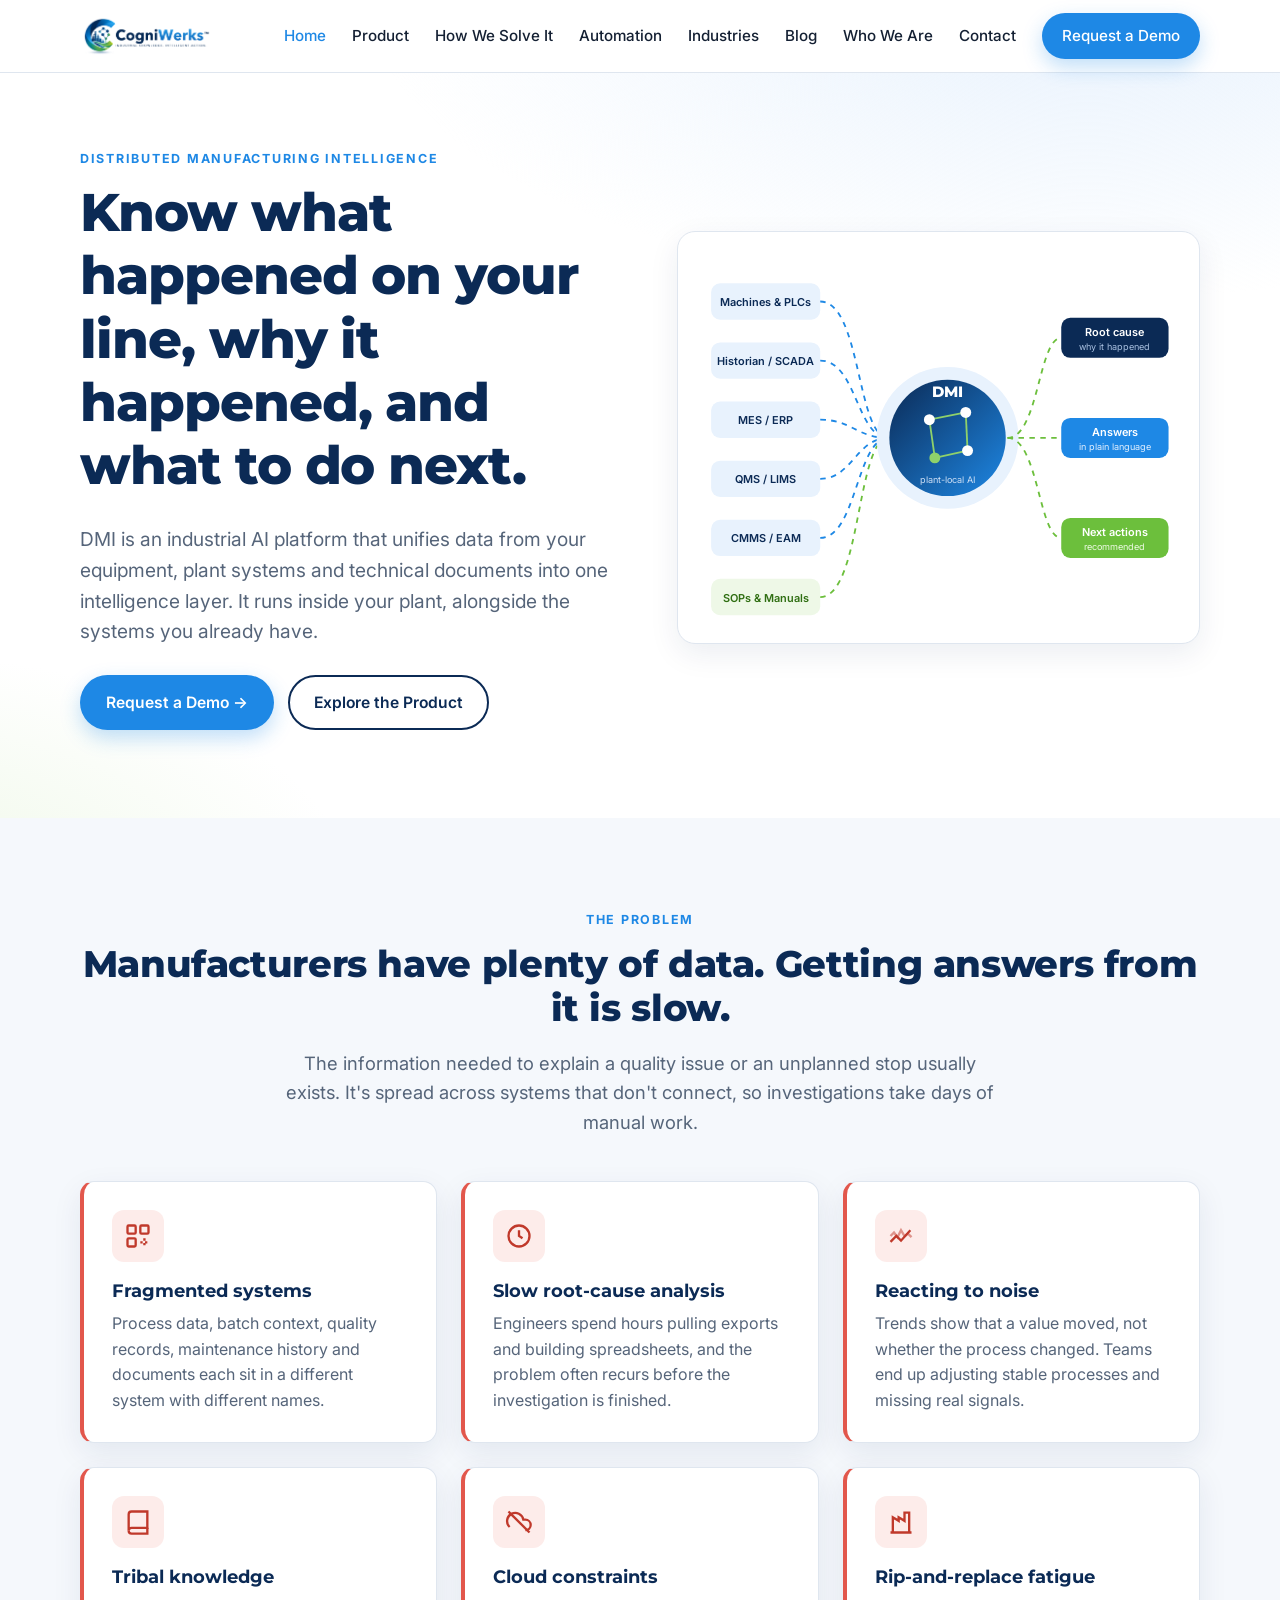
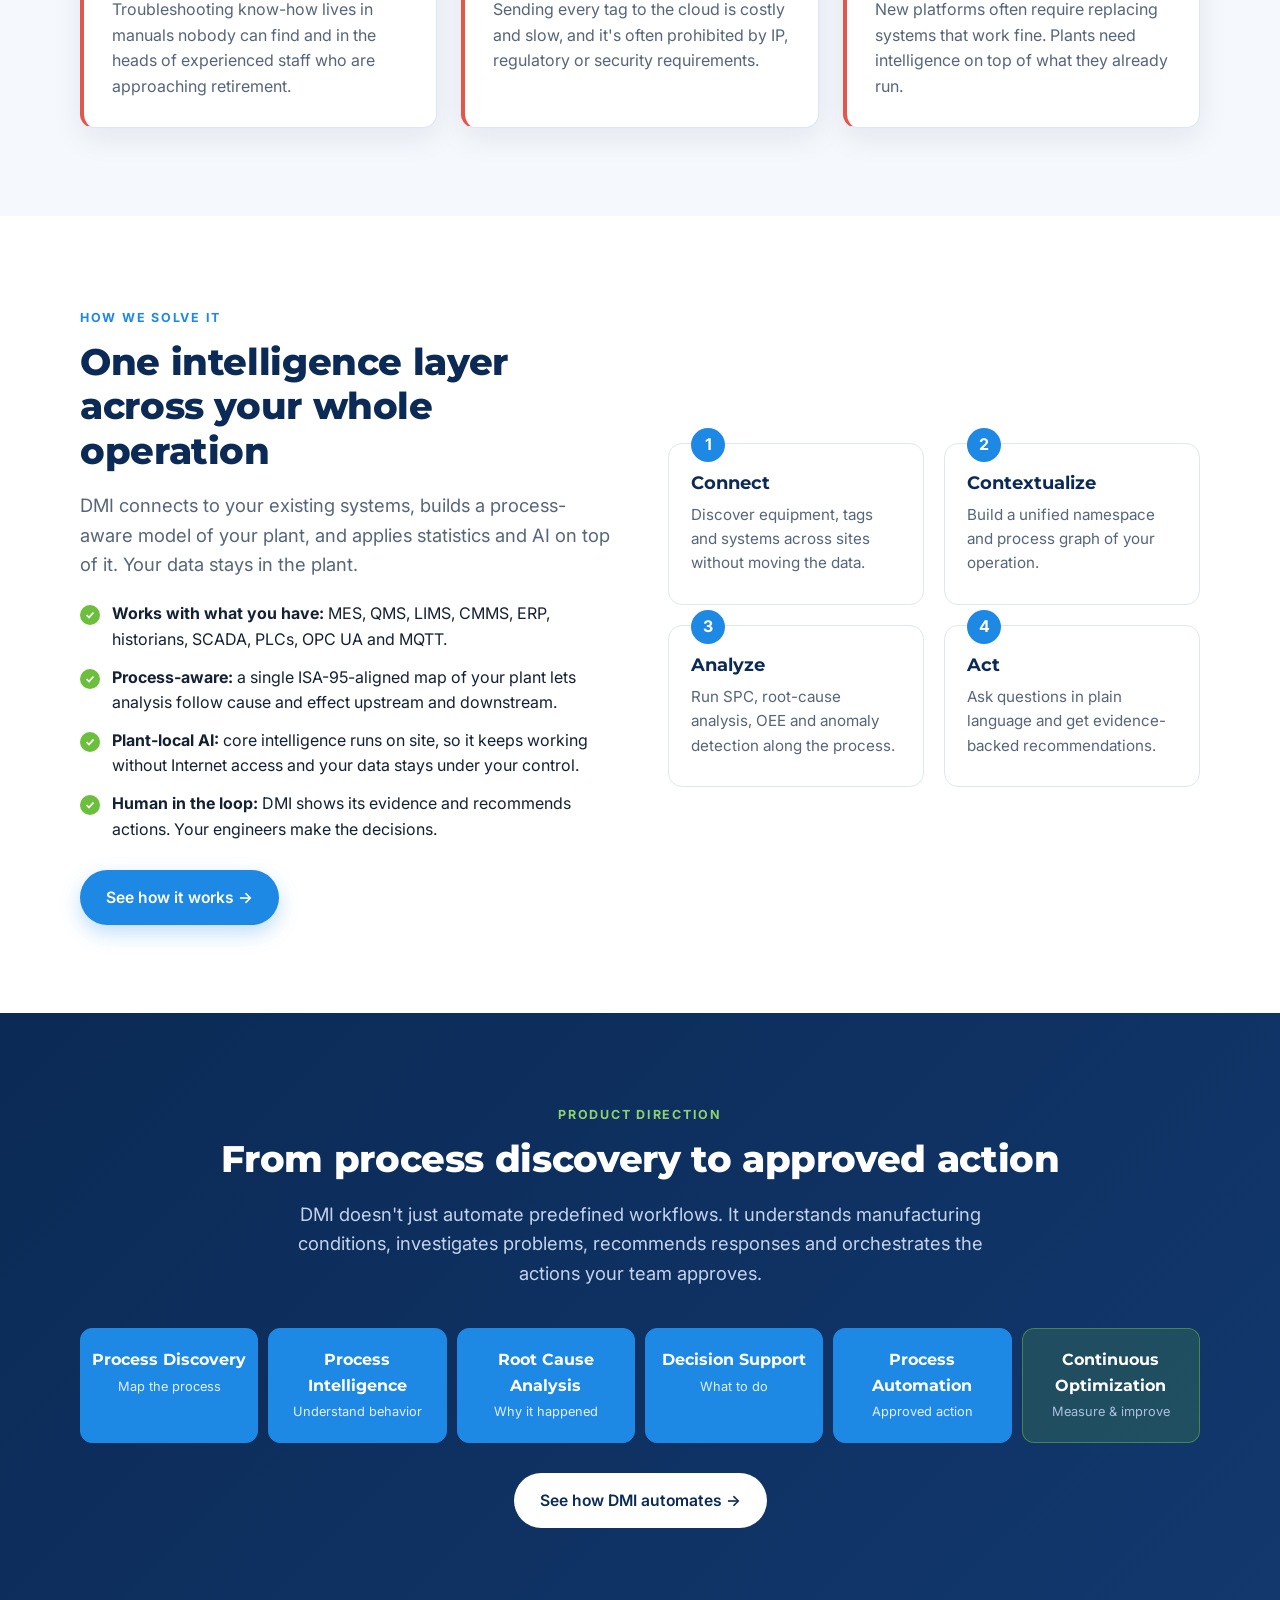
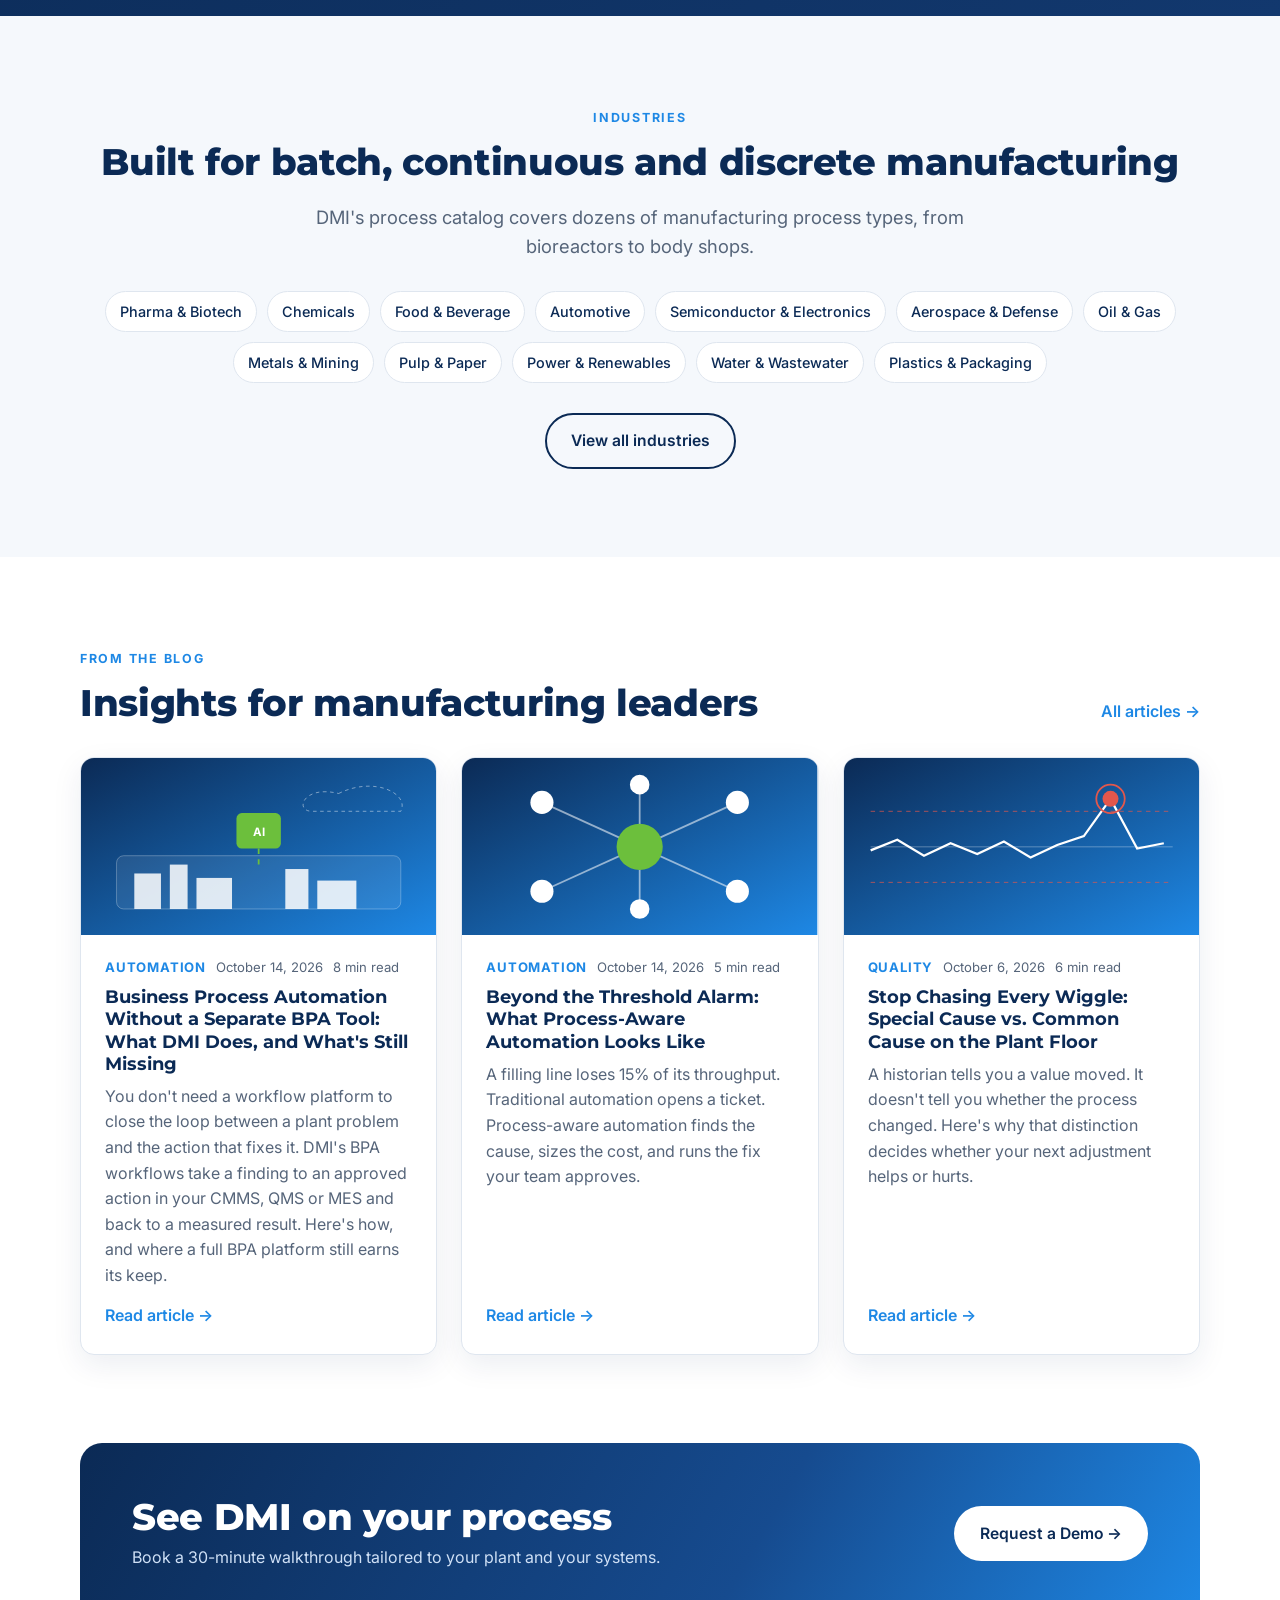
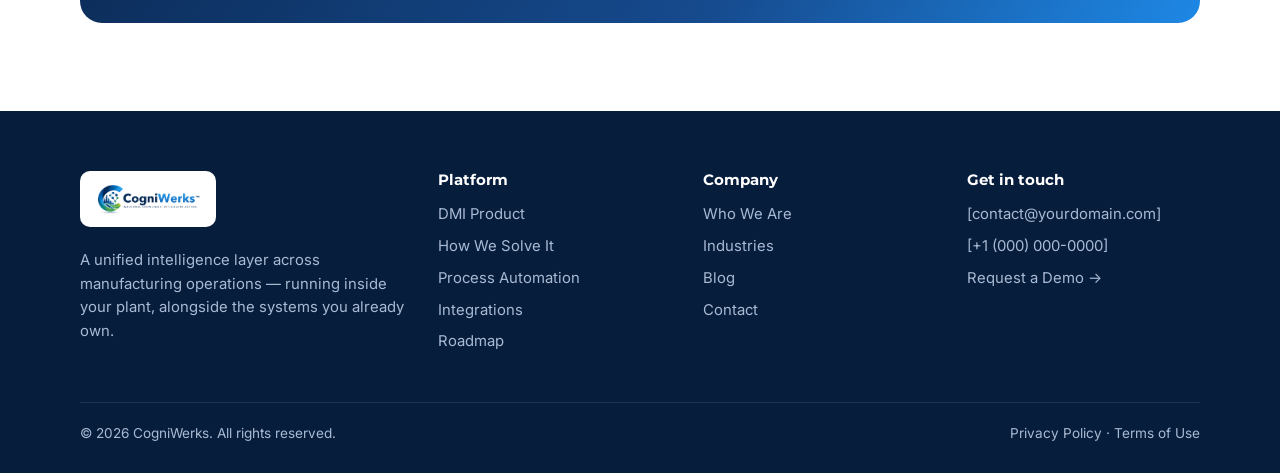
==== index.html @ 73d659c5 "Add complete website" ====
<!doctype html>
<html lang="en">
<head>
  <meta charset="utf-8">
  <meta name="viewport" content="width=device-width, initial-scale=1">
  <title>CogniWerks | Distributed Manufacturing Intelligence</title>
  <meta name="description" content="CogniWerks DMI is an industrial AI platform that provides a unified, plant-local intelligence layer across manufacturing operations.">
  <link rel="icon" href="assets/logo.png">
  <link rel="preconnect" href="https://fonts.googleapis.com">
  <link href="https://fonts.googleapis.com/css2?family=Inter:wght@400;500;600;700&family=Montserrat:wght@700;800&display=swap" rel="stylesheet">
  <link rel="stylesheet" href="css/styles.css">
</head>
<body>
<div id="site-header"></div>

<main>
  <!-- Hero -->
  <section class="hero">
    <div class="container hero-grid">
      <div>
        <span class="eyebrow">Distributed Manufacturing Intelligence</span>
        <h1>Know what happened on your line, why it happened, and what to do next.</h1>
        <p class="lead">DMI is an industrial AI platform that unifies data from your equipment, plant systems and technical documents into one intelligence layer. It runs inside your plant, alongside the systems you already have.</p>
        <div class="btn-row">
          <a class="btn btn-primary" href="contact.html#demo">Request a Demo →</a>
          <a class="btn btn-outline" href="product.html">Explore the Product</a>
        </div>
      </div>
      <!-- Hero graphic: plant systems → DMI → insights -->
      <div class="figure" aria-label="Diagram: plant data flows into DMI which produces insights">
        <svg viewBox="0 0 520 400" role="img">
          <title>Plant systems feed the DMI intelligence layer</title>
          <defs>
            <linearGradient id="hub" x1="0" y1="0" x2="1" y2="1"><stop offset="0" stop-color="#0b2a55"/><stop offset="1" stop-color="#1e88e5"/></linearGradient>
          </defs>
          <!-- sources -->
          <g font-family="Inter" font-size="12" font-weight="600" fill="#0b2a55">
            <g transform="translate(10 30)"><rect width="120" height="40" rx="10" fill="#e8f2fd"/><text x="60" y="25" text-anchor="middle">Machines &amp; PLCs</text></g>
            <g transform="translate(10 95)"><rect width="120" height="40" rx="10" fill="#e8f2fd"/><text x="60" y="25" text-anchor="middle">Historian / SCADA</text></g>
            <g transform="translate(10 160)"><rect width="120" height="40" rx="10" fill="#e8f2fd"/><text x="60" y="25" text-anchor="middle">MES / ERP</text></g>
            <g transform="translate(10 225)"><rect width="120" height="40" rx="10" fill="#e8f2fd"/><text x="60" y="25" text-anchor="middle">QMS / LIMS</text></g>
            <g transform="translate(10 290)"><rect width="120" height="40" rx="10" fill="#e8f2fd"/><text x="60" y="25" text-anchor="middle">CMMS / EAM</text></g>
            <g transform="translate(10 355)"><rect width="120" height="40" rx="10" fill="#eef8e7"/><text x="60" y="25" text-anchor="middle" fill="#2f6e12">SOPs &amp; Manuals</text></g>
          </g>
          <g stroke="#1e88e5" stroke-width="2" fill="none" class="flow">
            <path d="M130 50 C175 50 170 200 205 200"/><path d="M130 115 C170 115 170 200 205 200"/><path d="M130 180 C165 180 170 200 205 200"/>
            <path d="M130 245 C165 245 170 200 205 200"/><path d="M130 310 C170 310 170 200 205 200"/><path d="M130 375 C175 375 170 200 205 200" stroke="#6cbf3c"/>
          </g>
          <!-- hub -->
          <circle cx="270" cy="200" r="78" fill="#e8f2fd" class="pulse"/>
          <circle cx="270" cy="200" r="64" fill="url(#hub)"/>
          <g stroke="#8fd16a" stroke-width="2"><line x1="250" y1="180" x2="290" y2="172"/><line x1="290" y1="172" x2="292" y2="214"/><line x1="250" y1="180" x2="256" y2="222"/><line x1="256" y1="222" x2="292" y2="214"/></g>
          <g fill="#fff"><circle cx="250" cy="180" r="6"/><circle cx="290" cy="172" r="6"/><circle cx="292" cy="214" r="6"/><circle cx="256" cy="222" r="6" fill="#8fd16a"/></g>
          <text x="270" y="155" text-anchor="middle" fill="#fff" font-family="Montserrat" font-weight="800" font-size="17">DMI</text>
          <text x="270" y="250" text-anchor="middle" fill="#cfe0f6" font-family="Inter" font-size="10">plant-local AI</text>
          <!-- outputs -->
          <g stroke="#6cbf3c" stroke-width="2" fill="none" class="flow"><path d="M336 200 C370 200 370 90 395 90"/><path d="M336 200 H395"/><path d="M336 200 C370 200 370 310 395 310"/></g>
          <g font-family="Inter" font-size="12" font-weight="600" fill="#fff">
            <g transform="translate(395 68)"><rect width="118" height="44" rx="10" fill="#0b2a55"/><text x="59" y="20" text-anchor="middle">Root cause</text><text x="59" y="35" text-anchor="middle" font-weight="400" font-size="10" fill="#a9c0e0">why it happened</text></g>
            <g transform="translate(395 178)"><rect width="118" height="44" rx="10" fill="#1e88e5"/><text x="59" y="20" text-anchor="middle">Answers</text><text x="59" y="35" text-anchor="middle" font-weight="400" font-size="10" fill="#e3f0ff">in plain language</text></g>
            <g transform="translate(395 288)"><rect width="118" height="44" rx="10" fill="#6cbf3c"/><text x="59" y="20" text-anchor="middle">Next actions</text><text x="59" y="35" text-anchor="middle" font-weight="400" font-size="10" fill="#effbe6">recommended</text></g>
          </g>
        </svg>
      </div>
    </div>
  </section>

  <!-- Problems -->
  <section class="section alt">
    <div class="container">
      <div class="center">
        <span class="eyebrow">The problem</span>
        <h2>Manufacturers have plenty of data. Getting answers from it is slow.</h2>
        <p class="lead">The information needed to explain a quality issue or an unplanned stop usually exists. It's spread across systems that don't connect, so investigations take days of manual work.</p>
      </div>
      <div class="grid grid-3" style="margin-top:44px">
        <div class="card problem">
          <div class="icon"><svg viewBox="0 0 24 24" fill="none" stroke="currentColor" stroke-width="2"><rect x="3" y="3" width="7" height="7" rx="1"/><rect x="14" y="3" width="7" height="7" rx="1"/><rect x="3" y="14" width="7" height="7" rx="1"/><path d="M14 17.5h7M17.5 14v7" stroke-dasharray="2 2"/></svg></div>
          <h3>Fragmented systems</h3>
          <p>Process data, batch context, quality records, maintenance history and documents each sit in a different system with different names.</p>
        </div>
        <div class="card problem">
          <div class="icon"><svg viewBox="0 0 24 24" fill="none" stroke="currentColor" stroke-width="2"><circle cx="12" cy="12" r="9"/><path d="M12 7v5l3 2"/></svg></div>
          <h3>Slow root-cause analysis</h3>
          <p>Engineers spend hours pulling exports and building spreadsheets, and the problem often recurs before the investigation is finished.</p>
        </div>
        <div class="card problem">
          <div class="icon"><svg viewBox="0 0 24 24" fill="none" stroke="currentColor" stroke-width="2"><path d="M3 17l5-5 4 4 8-9"/><path d="M3 12l3-3 3 4 3-6 3 5 3-2 3 3" opacity=".5"/></svg></div>
          <h3>Reacting to noise</h3>
          <p>Trends show that a value moved, not whether the process changed. Teams end up adjusting stable processes and missing real signals.</p>
        </div>
        <div class="card problem">
          <div class="icon"><svg viewBox="0 0 24 24" fill="none" stroke="currentColor" stroke-width="2"><path d="M4 19.5A2.5 2.5 0 016.5 17H20V3H6.5A2.5 2.5 0 004 5.5z"/><path d="M4 19.5A2.5 2.5 0 006.5 22H20v-5"/></svg></div>
          <h3>Tribal knowledge</h3>
          <p>Troubleshooting know-how lives in manuals nobody can find and in the heads of experienced staff who are approaching retirement.</p>
        </div>
        <div class="card problem">
          <div class="icon"><svg viewBox="0 0 24 24" fill="none" stroke="currentColor" stroke-width="2"><path d="M17.5 19a4.5 4.5 0 100-9h-1.8A7 7 0 104 16.3"/><path d="M3 3l18 18"/></svg></div>
          <h3>Cloud constraints</h3>
          <p>Sending every tag to the cloud is costly and slow, and it's often prohibited by IP, regulatory or security requirements.</p>
        </div>
        <div class="card problem">
          <div class="icon"><svg viewBox="0 0 24 24" fill="none" stroke="currentColor" stroke-width="2"><path d="M3 21h18M5 21V8l5 3V8l5 3V4h4v17"/></svg></div>
          <h3>Rip-and-replace fatigue</h3>
          <p>New platforms often require replacing systems that work fine. Plants need intelligence on top of what they already run.</p>
        </div>
      </div>
    </div>
  </section>

  <!-- How we solve it (summary) -->
  <section class="section">
    <div class="container split">
      <div>
        <span class="eyebrow">How we solve it</span>
        <h2>One intelligence layer across your whole operation</h2>
        <p class="lead">DMI connects to your existing systems, builds a process-aware model of your plant, and applies statistics and AI on top of it. Your data stays in the plant.</p>
        <ul class="check-list" style="margin-top:22px">
          <li><strong>Works with what you have:</strong> MES, QMS, LIMS, CMMS, ERP, historians, SCADA, PLCs, OPC UA and MQTT.</li>
          <li><strong>Process-aware:</strong> a single ISA-95-aligned map of your plant lets analysis follow cause and effect upstream and downstream.</li>
          <li><strong>Plant-local AI:</strong> core intelligence runs on site, so it keeps working without Internet access and your data stays under your control.</li>
          <li><strong>Human in the loop:</strong> DMI shows its evidence and recommends actions. Your engineers make the decisions.</li>
        </ul>
        <div class="btn-row"><a class="btn btn-primary" href="solutions.html">See how it works →</a></div>
      </div>
      <div class="steps" style="grid-template-columns:1fr 1fr">
        <div class="step"><h3>Connect</h3><p>Discover equipment, tags and systems across sites without moving the data.</p></div>
        <div class="step"><h3>Contextualize</h3><p>Build a unified namespace and process graph of your operation.</p></div>
        <div class="step"><h3>Analyze</h3><p>Run SPC, root-cause analysis, OEE and anomaly detection along the process.</p></div>
        <div class="step"><h3>Act</h3><p>Ask questions in plain language and get evidence-backed recommendations.</p></div>
      </div>
    </div>
  </section>

  <!-- Progression -->
  <section class="section dark">
    <div class="container">
      <div class="center">
        <span class="eyebrow">Product direction</span>
        <h2>From process discovery to approved action</h2>
        <p class="lead">DMI doesn't just automate predefined workflows. It understands manufacturing conditions, investigates problems, recommends responses and orchestrates the actions your team approves.</p>
      </div>
      <div class="progression" style="margin-top:40px">
        <div class="stage now"><strong>Process Discovery</strong><span>Map the process</span></div>
        <div class="stage now"><strong>Process Intelligence</strong><span>Understand behavior</span></div>
        <div class="stage now"><strong>Root Cause Analysis</strong><span>Why it happened</span></div>
        <div class="stage now"><strong>Decision Support</strong><span>What to do</span></div>
        <div class="stage now"><strong>Process Automation</strong><span>Approved action</span></div>
        <div class="stage next"><strong>Continuous Optimization</strong><span>Measure &amp; improve</span></div>
      </div>
      <div class="center" style="margin-top:30px"><a class="btn btn-light" href="automation.html">See how DMI automates →</a></div>
    </div>
  </section>

  <!-- Industries teaser -->
  <section class="section alt">
    <div class="container">
      <div class="center">
        <span class="eyebrow">Industries</span>
        <h2>Built for batch, continuous and discrete manufacturing</h2>
        <p class="lead">DMI's process catalog covers dozens of manufacturing process types, from bioreactors to body shops.</p>
      </div>
      <div class="tags" style="justify-content:center;margin-top:30px">
        <span class="tag">Pharma &amp; Biotech</span><span class="tag">Chemicals</span><span class="tag">Food &amp; Beverage</span>
        <span class="tag">Automotive</span><span class="tag">Semiconductor &amp; Electronics</span><span class="tag">Aerospace &amp; Defense</span>
        <span class="tag">Oil &amp; Gas</span><span class="tag">Metals &amp; Mining</span><span class="tag">Pulp &amp; Paper</span>
        <span class="tag">Power &amp; Renewables</span><span class="tag">Water &amp; Wastewater</span><span class="tag">Plastics &amp; Packaging</span>
      </div>
      <div class="center" style="margin-top:30px"><a class="btn btn-outline" href="industries.html">View all industries</a></div>
    </div>
  </section>

  <!-- Latest blog -->
  <section class="section">
    <div class="container">
      <div style="display:flex;justify-content:space-between;align-items:end;flex-wrap:wrap;gap:16px;margin-bottom:32px">
        <div><span class="eyebrow">From the blog</span><h2 style="margin:0">Insights for manufacturing leaders</h2></div>
        <a href="blog.html" style="font-weight:600">All articles →</a>
      </div>
      <div class="grid grid-3" id="latest-posts"></div>
    </div>
  </section>

  <!-- CTA -->
  <section class="section" style="padding-top:0">
    <div class="container">
      <div class="cta-band">
        <div><h2>See DMI on your process</h2><p>Book a 30-minute walkthrough tailored to your plant and your systems.</p></div>
        <a class="btn btn-light" href="contact.html#demo">Request a Demo →</a>
      </div>
    </div>
  </section>
</main>

<div id="site-footer"></div>
<script src="js/site.js"></script>
<script src="js/posts.js"></script>
<script>
  document.getElementById("latest-posts").innerHTML = POSTS.slice(0, 3).map(postCard).join("");
</script>
</body>
</html>
---- css/styles.css ----
:root {
  --navy: #0b2a55;
  --navy-2: #12386e;
  --blue: #1e88e5;
  --blue-soft: #e8f2fd;
  --green: #6cbf3c;
  --green-soft: #eef8e7;
  --ink: #142033;
  --muted: #56657a;
  --line: #dfe6ef;
  --bg: #ffffff;
  --bg-alt: #f5f8fc;
  --radius: 14px;
  --shadow: 0 10px 30px rgba(11, 42, 85, 0.08);
  --max: 1160px;
}

* { box-sizing: border-box; }
html { scroll-behavior: smooth; }
body {
  margin: 0;
  font-family: "Inter", system-ui, -apple-system, Segoe UI, Roboto, sans-serif;
  color: var(--ink);
  background: var(--bg);
  line-height: 1.6;
  -webkit-font-smoothing: antialiased;
}
img, svg { max-width: 100%; display: block; }
a { color: var(--blue); text-decoration: none; }
a:hover { text-decoration: underline; }
h1, h2, h3, h4 { font-family: "Montserrat", "Inter", sans-serif; color: var(--navy); line-height: 1.2; margin: 0 0 .5em; }
h1 { font-size: clamp(2rem, 4.6vw, 3.3rem); font-weight: 800; letter-spacing: -0.02em; }
h2 { font-size: clamp(1.6rem, 3vw, 2.3rem); font-weight: 800; letter-spacing: -0.01em; }
h3 { font-size: 1.15rem; font-weight: 700; }
p { margin: 0 0 1em; }

.container { max-width: var(--max); margin: 0 auto; padding: 0 20px; }
.section { padding: 88px 0; }
.section.alt { background: var(--bg-alt); }
.section.dark { background: linear-gradient(135deg, var(--navy) 0%, var(--navy-2) 100%); color: #dbe7f7; }
.section.dark h2, .section.dark h3 { color: #fff; }
.eyebrow { display: inline-block; font-size: .78rem; font-weight: 700; letter-spacing: .14em; text-transform: uppercase; color: var(--blue); margin-bottom: 12px; }
.section.dark .eyebrow { color: #8fd16a; }
.lead { font-size: 1.15rem; color: var(--muted); max-width: 720px; }
.section.dark .lead { color: #c3d4ec; }
.center { text-align: center; }
.center .lead { margin-left: auto; margin-right: auto; }

/* Header */
.site-header { position: sticky; top: 0; z-index: 50; background: rgba(255,255,255,.94); backdrop-filter: blur(10px); border-bottom: 1px solid var(--line); }
.nav { display: flex; align-items: center; justify-content: space-between; height: 72px; }
.brand img { height: 44px; width: auto; }
.nav-links { display: flex; align-items: center; gap: 26px; list-style: none; margin: 0; padding: 0; }
.nav-links a { color: var(--ink); font-weight: 500; font-size: .95rem; }
.nav-links a:hover, .nav-links a.active { color: var(--blue); text-decoration: none; }
.nav-toggle { display: none; background: none; border: 0; padding: 8px; cursor: pointer; }
.nav-toggle span { display: block; width: 24px; height: 2px; background: var(--navy); margin: 5px 0; transition: .2s; }

/* Buttons */
.btn { display: inline-flex; align-items: center; gap: 8px; padding: 13px 24px; border-radius: 999px; font-weight: 600; font-size: .98rem; border: 2px solid transparent; cursor: pointer; transition: transform .15s, box-shadow .15s, background .15s; font-family: inherit; }
.btn:hover { text-decoration: none; transform: translateY(-1px); }
.btn-primary { background: var(--blue); color: #fff; box-shadow: 0 8px 20px rgba(30,136,229,.28); }
.btn-primary:hover { background: #1677cc; }
.btn-green { background: var(--green); color: #fff; }
.btn-outline { border-color: var(--navy); color: var(--navy); background: transparent; }
.btn-light { background: #fff; color: var(--navy); }
.nav-links .btn { padding: 9px 18px; color: #fff; }
.btn-row { display: flex; flex-wrap: wrap; gap: 14px; margin-top: 28px; }

/* Hero */
.hero { padding: 72px 0 88px; background: radial-gradient(1200px 500px at 85% -10%, var(--blue-soft), transparent 60%), radial-gradient(800px 400px at -10% 110%, var(--green-soft), transparent 60%); }
.hero-grid { display: grid; grid-template-columns: 1.05fr 1fr; gap: 48px; align-items: center; }
.hero p.lead { font-size: 1.2rem; }
.page-hero { padding: 64px 0 56px; background: linear-gradient(180deg, var(--blue-soft), #fff); border-bottom: 1px solid var(--line); }
.page-hero .lead { margin-top: 8px; }

/* Grids & cards */
.grid { display: grid; gap: 24px; }
.grid-2 { grid-template-columns: repeat(2, 1fr); }
.grid-3 { grid-template-columns: repeat(3, 1fr); }
.grid-4 { grid-template-columns: repeat(4, 1fr); }
.card { background: #fff; border: 1px solid var(--line); border-radius: var(--radius); padding: 28px; box-shadow: var(--shadow); transition: transform .2s, box-shadow .2s; }
.card:hover { transform: translateY(-3px); box-shadow: 0 16px 36px rgba(11,42,85,.12); }
.card p { color: var(--muted); margin: 0; }
.section.dark .card { background: rgba(255,255,255,.06); border-color: rgba(255,255,255,.12); box-shadow: none; }
.section.dark .card p { color: #c3d4ec; }
.icon { width: 52px; height: 52px; border-radius: 12px; display: grid; place-items: center; background: var(--blue-soft); color: var(--blue); margin-bottom: 18px; }
.icon.green { background: var(--green-soft); color: #3f8f1b; }
.icon svg { width: 28px; height: 28px; }
.split { display: grid; grid-template-columns: 1fr 1fr; gap: 56px; align-items: center; }
.figure { background: #fff; border: 1px solid var(--line); border-radius: 18px; padding: 24px; box-shadow: var(--shadow); }

/* Problem / solution */
.problem { border-left: 4px solid #e2574c; }
.problem .icon { background: #fdecea; color: #c0392b; }
.check-list { list-style: none; padding: 0; margin: 0; }
.check-list li { position: relative; padding-left: 32px; margin-bottom: 12px; }
.check-list li::before { content: ""; position: absolute; left: 0; top: 4px; width: 20px; height: 20px; border-radius: 50%; background: var(--green) url("data:image/svg+xml,%3Csvg xmlns='http://www.w3.org/2000/svg' viewBox='0 0 24 24' fill='none' stroke='white' stroke-width='3.5'%3E%3Cpath d='M5 12l5 5 9-10'/%3E%3C/svg%3E") center/12px no-repeat; }

/* Steps */
.steps { display: grid; grid-template-columns: repeat(4, 1fr); gap: 20px; counter-reset: step; }
.step { position: relative; padding: 28px 22px; background: #fff; border-radius: var(--radius); border: 1px solid var(--line); }
.step::before { counter-increment: step; content: counter(step); position: absolute; top: -16px; left: 22px; width: 34px; height: 34px; border-radius: 50%; background: var(--blue); color: #fff; font-weight: 700; display: grid; place-items: center; }
.step p { color: var(--muted); margin: 0; font-size: .95rem; }

/* Progression */
.progression { display: grid; grid-template-columns: repeat(6, 1fr); gap: 10px; }
.stage { text-align: center; padding: 18px 8px; border-radius: 12px; background: rgba(255,255,255,.07); border: 1px solid rgba(255,255,255,.14); }
.stage strong { display: block; color: #fff; font-family: "Montserrat", sans-serif; }
.stage span { font-size: .8rem; color: #a9c0e0; }
.stage.now { background: var(--blue); border-color: var(--blue); }
.stage.now span { color: #e3f0ff; }
.stage.next { background: rgba(108,191,60,.18); border-color: rgba(108,191,60,.5); }

/* Tags */
.tags { display: flex; flex-wrap: wrap; gap: 10px; }
.tag { padding: 8px 14px; border-radius: 999px; background: #fff; border: 1px solid var(--line); font-size: .9rem; font-weight: 500; color: var(--navy); }
.section.dark .tag { background: rgba(255,255,255,.08); border-color: rgba(255,255,255,.18); color: #fff; }

/* Industries */
.industry { display: flex; flex-direction: column; }
.industry ul { margin: 14px 0 0; padding-left: 18px; color: var(--muted); font-size: .93rem; }
.industry ul li { margin-bottom: 4px; }

/* Team */
.person { text-align: center; }
.avatar { width: 120px; height: 120px; margin: 0 auto 16px; border-radius: 50%; background: linear-gradient(135deg, var(--blue-soft), var(--green-soft)); display: grid; place-items: center; color: var(--navy); border: 3px solid #fff; box-shadow: var(--shadow); }
.avatar svg { width: 58px; height: 58px; opacity: .55; }
.person .role { color: var(--blue); font-weight: 600; font-size: .92rem; margin-bottom: 8px; }
.placeholder { background: #fff6d6; border: 1px dashed #e0b935; color: #7a5d00; border-radius: 6px; padding: 0 6px; }

/* Blog */
.post-card { display: flex; flex-direction: column; padding: 0; overflow: hidden; }
.post-card .thumb { aspect-ratio: 16/8; }
.post-card .thumb svg { width: 100%; height: 100%; }
.post-card .body { padding: 22px 24px 26px; display: flex; flex-direction: column; flex: 1; }
.post-meta { font-size: .82rem; color: var(--muted); margin-bottom: 8px; display: flex; gap: 10px; flex-wrap: wrap; }
.post-meta .cat { color: var(--blue); font-weight: 700; text-transform: uppercase; letter-spacing: .06em; }
.post-card h3 a { color: var(--navy); }
.post-card .more { margin-top: auto; padding-top: 14px; font-weight: 600; }
.filters { display: flex; flex-wrap: wrap; gap: 10px; margin-bottom: 32px; }
.filter { padding: 8px 16px; border-radius: 999px; border: 1px solid var(--line); background: #fff; cursor: pointer; font: inherit; font-size: .9rem; color: var(--navy); }
.filter.active { background: var(--navy); color: #fff; border-color: var(--navy); }
.article { max-width: 760px; margin: 0 auto; }
.article h2 { font-size: 1.5rem; margin-top: 1.6em; }
.article p, .article li { font-size: 1.07rem; color: #2b3a50; }
.article .thumb { border-radius: 16px; overflow: hidden; margin: 24px 0 32px; aspect-ratio: 16/7; }
.article .thumb svg { width: 100%; height: 100%; }
.article blockquote { margin: 1.5em 0; padding: 16px 22px; border-left: 4px solid var(--green); background: var(--green-soft); border-radius: 0 10px 10px 0; color: var(--navy); font-weight: 500; }

/* Forms */
.form-card { background: #fff; border: 1px solid var(--line); border-radius: 18px; padding: 34px; box-shadow: var(--shadow); }
.form-grid { display: grid; grid-template-columns: 1fr 1fr; gap: 16px 18px; }
.form-grid .full { grid-column: 1 / -1; }
label { display: block; font-size: .88rem; font-weight: 600; color: var(--navy); margin-bottom: 6px; }
input, select, textarea { width: 100%; padding: 12px 14px; border: 1px solid #cdd7e4; border-radius: 10px; font: inherit; font-size: .97rem; color: var(--ink); background: #fbfcfe; }
input:focus, select:focus, textarea:focus { outline: none; border-color: var(--blue); box-shadow: 0 0 0 3px rgba(30,136,229,.15); background: #fff; }
textarea { min-height: 120px; resize: vertical; }
.checkbox-row { display: flex; gap: 10px; align-items: flex-start; font-size: .9rem; color: var(--muted); }
.checkbox-row input { width: auto; margin-top: 4px; }
.form-success { display: none; text-align: center; padding: 30px 10px; }
.form-success.show { display: block; }
.form-success .icon { margin: 0 auto 16px; width: 64px; height: 64px; border-radius: 50%; }
.contact-item { display: flex; gap: 16px; align-items: flex-start; margin-bottom: 22px; }
.contact-item .icon { margin: 0; flex: none; width: 46px; height: 46px; }
.contact-item strong { display: block; color: var(--navy); }
.contact-item span { color: var(--muted); }

/* CTA band */
.cta-band { background: linear-gradient(120deg, var(--navy) 0%, #164b8f 60%, #1e88e5 100%); color: #fff; border-radius: 22px; padding: 52px; display: flex; align-items: center; justify-content: space-between; gap: 30px; flex-wrap: wrap; }
.cta-band h2 { color: #fff; margin: 0 0 6px; }
.cta-band p { color: #cfe0f6; margin: 0; }

/* Numbered automation steps */
.bpa-steps { list-style: none; counter-reset: bpa; padding: 0; margin: 16px 0 0; }
.bpa-steps li { counter-increment: bpa; position: relative; padding: 0 0 12px 40px; color: var(--muted); }
.bpa-steps li::before { content: counter(bpa); position: absolute; left: 0; top: -2px; width: 28px; height: 28px; border-radius: 50%; background: var(--green-soft); color: #3f8f1b; font-weight: 700; font-size: .85rem; display: grid; place-items: center; }
.bpa-steps li strong { color: var(--navy); }

/* Footer */
.site-footer { background: #071d3c; color: #a9bad3; padding: 60px 0 28px; font-size: .93rem; }
.footer-grid { display: grid; grid-template-columns: 1.4fr 1fr 1fr 1fr; gap: 32px; }
.site-footer h4 { color: #fff; font-size: .95rem; margin-bottom: 14px; }
.site-footer ul { list-style: none; padding: 0; margin: 0; }
.site-footer li { margin-bottom: 8px; }
.site-footer a { color: #a9bad3; }
.site-footer a:hover { color: #fff; }
.footer-logo { background: #fff; display: inline-block; padding: 10px 14px; border-radius: 10px; margin-bottom: 14px; }
.footer-logo img { height: 36px; }
.footer-bottom { border-top: 1px solid rgba(255,255,255,.1); margin-top: 40px; padding-top: 20px; display: flex; justify-content: space-between; flex-wrap: wrap; gap: 10px; font-size: .85rem; }

/* Diagram animation */
.flow { stroke-dasharray: 6 6; animation: dash 1.2s linear infinite; }
@keyframes dash { to { stroke-dashoffset: -24; } }
.pulse { animation: pulse 2.4s ease-in-out infinite; transform-origin: center; transform-box: fill-box; }
@keyframes pulse { 0%,100% { opacity: .55; } 50% { opacity: 1; } }
@media (prefers-reduced-motion: reduce) { .flow, .pulse { animation: none; } }

/* Responsive */
@media (max-width: 980px) {
  .hero-grid, .split { grid-template-columns: 1fr; gap: 36px; }
  .grid-3, .grid-4 { grid-template-columns: repeat(2, 1fr); }
  .steps { grid-template-columns: repeat(2, 1fr); row-gap: 34px; }
  .progression { grid-template-columns: repeat(3, 1fr); }
  .footer-grid { grid-template-columns: 1fr 1fr; }
  .nav-toggle { display: block; }
  .nav-links { position: absolute; top: 72px; left: 0; right: 0; flex-direction: column; align-items: stretch; gap: 0; background: #fff; border-bottom: 1px solid var(--line); padding: 8px 20px 20px; display: none; }
  .nav-links.open { display: flex; }
  .nav-links li { padding: 10px 0; border-bottom: 1px solid var(--line); }
  .nav-links li:last-child { border: 0; padding-top: 16px; }
}
@media (max-width: 640px) {
  .section { padding: 64px 0; }
  .container { padding: 0 16px; }
  .grid-2, .grid-3, .grid-4, .form-grid, .steps { grid-template-columns: 1fr; }
  .progression { grid-template-columns: repeat(2, 1fr); }
  .footer-grid { grid-template-columns: 1fr; }
  .cta-band { padding: 34px 24px; }
  .form-card { padding: 24px; }
  .brand img { height: 36px; }
}
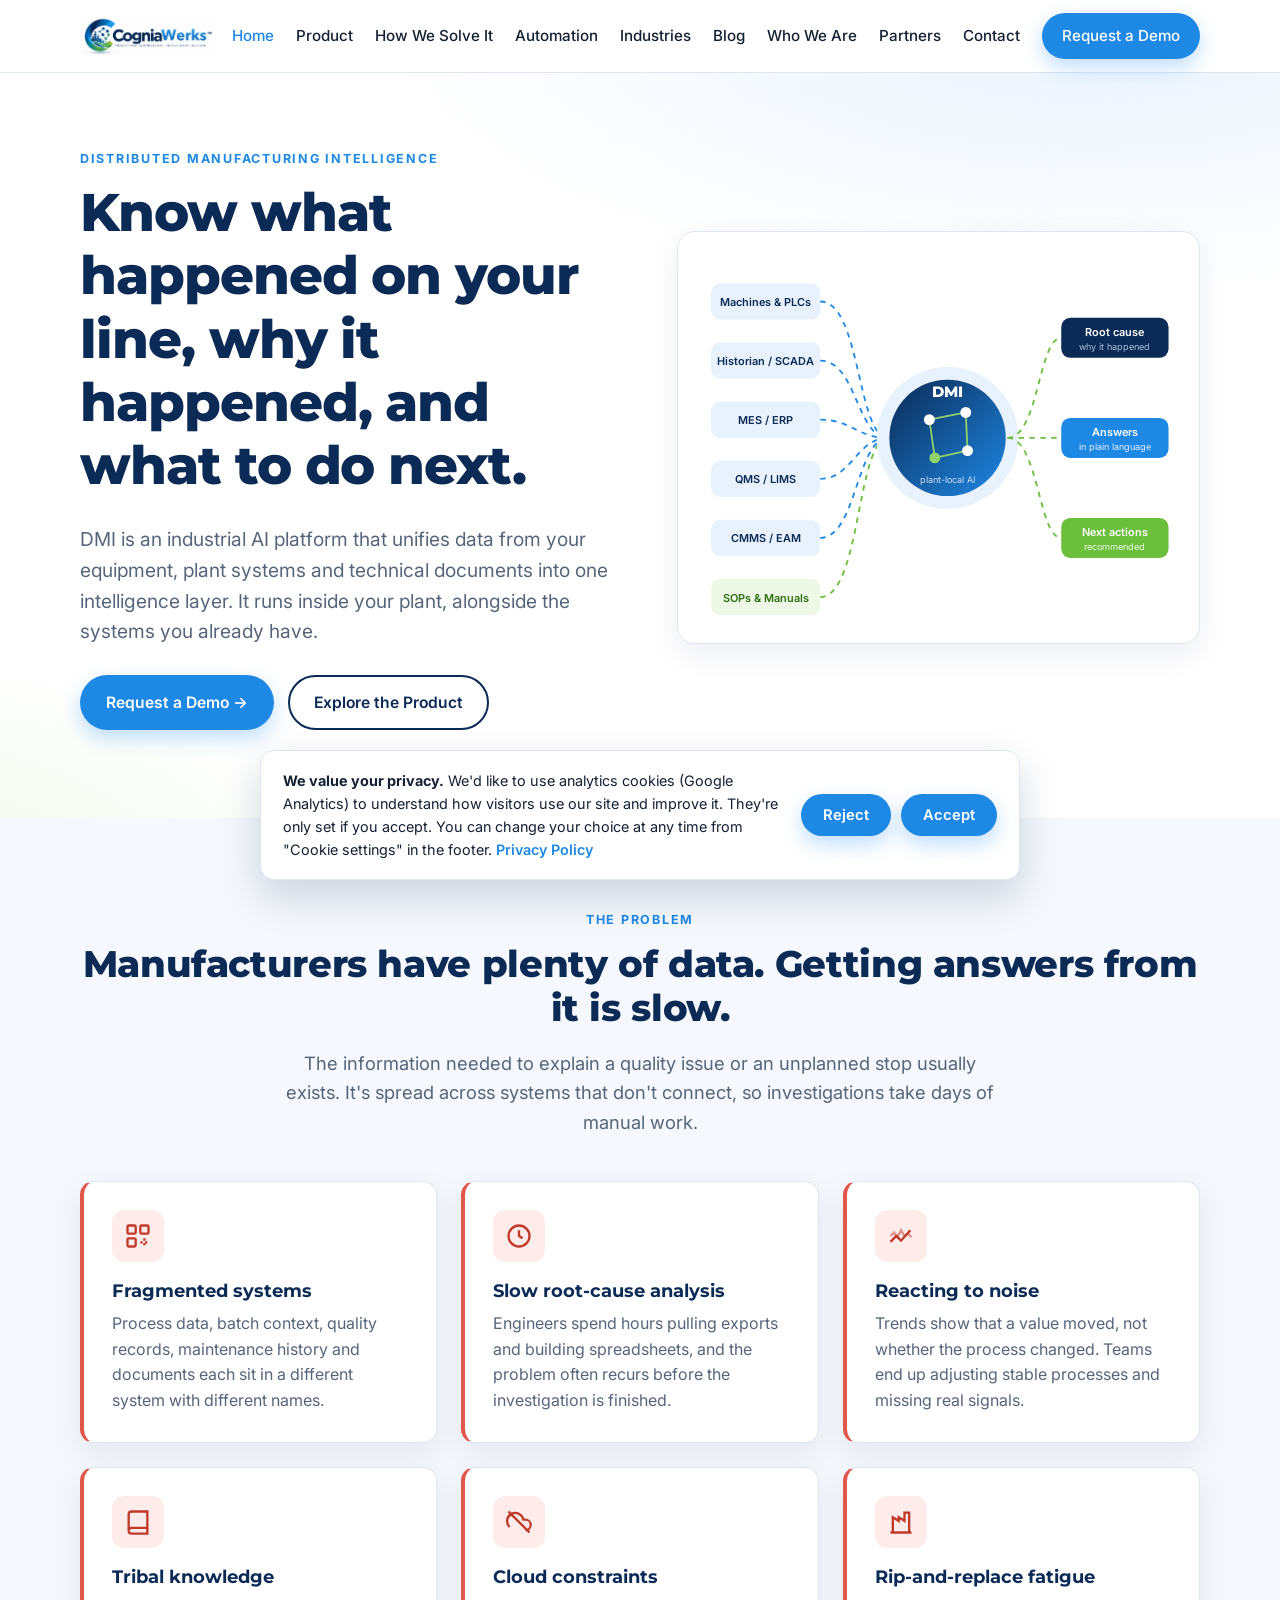
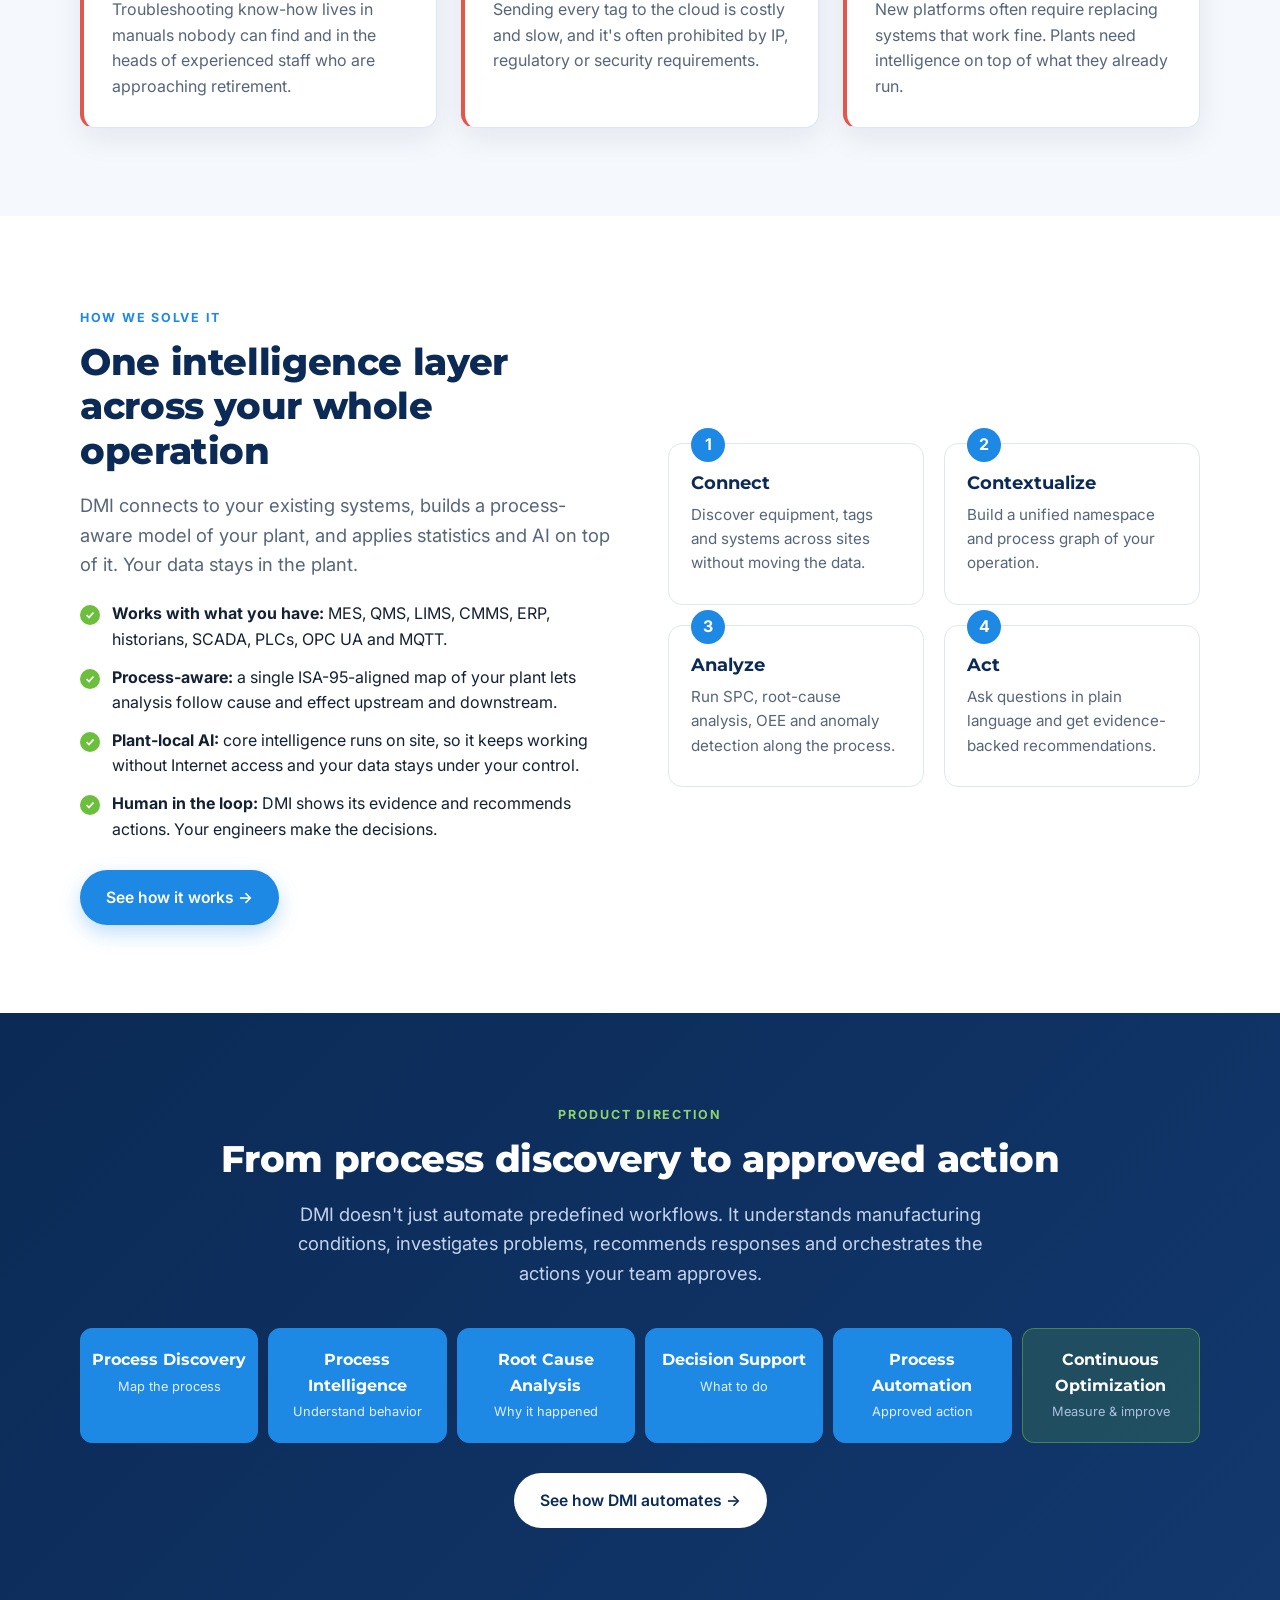
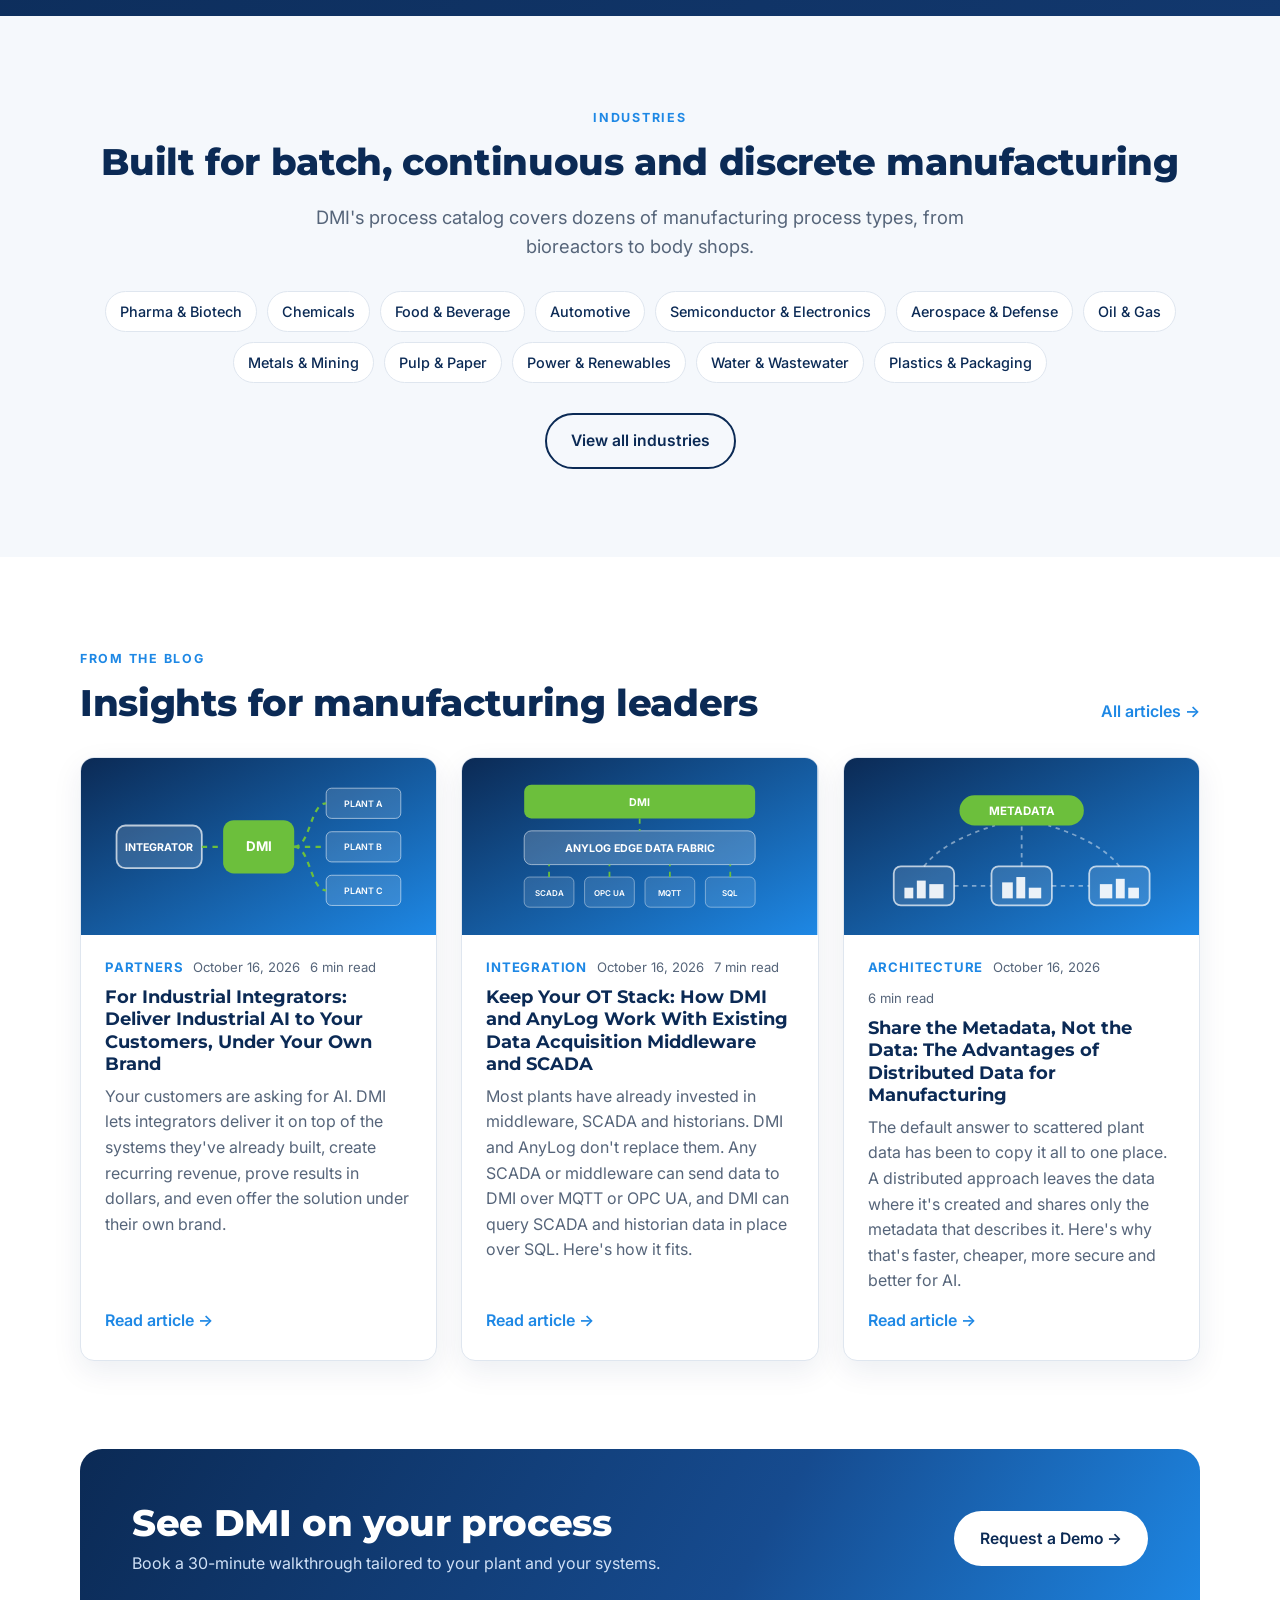
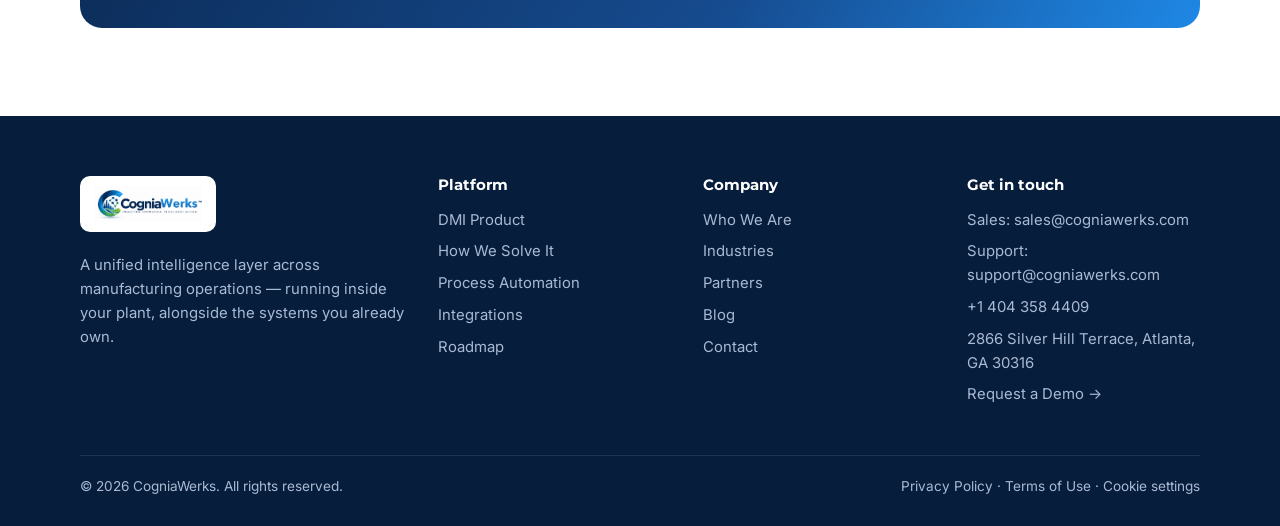
==== commit cafa7d41: "Update website to current CogniaWerks site Replace the site with the current local website folder: C" ====
--- a/index.html
+++ b/index.html
@@ -3,12 +3,28 @@
 <head>
   <meta charset="utf-8">
   <meta name="viewport" content="width=device-width, initial-scale=1">
-  <title>CogniWerks | Distributed Manufacturing Intelligence</title>
-  <meta name="description" content="CogniWerks DMI is an industrial AI platform that provides a unified, plant-local intelligence layer across manufacturing operations.">
+  <title>CogniaWerks | Distributed Manufacturing Intelligence</title>
+  <meta name="description" content="CogniaWerks DMI is an industrial AI platform that provides a unified, plant-local intelligence layer across manufacturing operations.">
+  <link rel="canonical" href="https://www.cogniawerks.com/">
+  <meta name="robots" content="index, follow">
+  <meta name="theme-color" content="#0b2a55">
+  <meta property="og:site_name" content="CogniaWerks">
+  <meta property="og:type" content="website">
+  <meta property="og:title" content="CogniaWerks | Distributed Manufacturing Intelligence">
+  <meta property="og:description" content="CogniaWerks DMI is an industrial AI platform that provides a unified, plant-local intelligence layer across manufacturing operations.">
+  <meta property="og:url" content="https://www.cogniawerks.com/">
+  <meta property="og:image" content="https://www.cogniawerks.com/assets/og-image.jpg">
+  <meta name="twitter:card" content="summary_large_image">
+  <meta name="twitter:title" content="CogniaWerks | Distributed Manufacturing Intelligence">
+  <meta name="twitter:description" content="CogniaWerks DMI is an industrial AI platform that provides a unified, plant-local intelligence layer across manufacturing operations.">
+  <meta name="twitter:image" content="https://www.cogniawerks.com/assets/og-image.jpg">
+  <script type="application/ld+json">{"@context": "https://schema.org", "@type": "Organization", "name": "CogniaWerks", "url": "https://www.cogniawerks.com/", "logo": "https://www.cogniawerks.com/assets/logo.png", "email": "sales@cogniawerks.com", "telephone": "+1-404-358-4409", "address": {"@type": "PostalAddress", "streetAddress": "2866 Silver Hill Terrace", "addressLocality": "Atlanta", "addressRegion": "GA", "postalCode": "30316", "addressCountry": "US"}, "contactPoint": [{"@type": "ContactPoint", "contactType": "sales", "email": "sales@cogniawerks.com", "telephone": "+1-404-358-4409"}, {"@type": "ContactPoint", "contactType": "customer support", "email": "support@cogniawerks.com"}]}</script>
+  <script type="application/ld+json">{"@context": "https://schema.org", "@type": "WebSite", "name": "CogniaWerks", "url": "https://www.cogniawerks.com/"}</script>
+  <script src="js/analytics.js?v=202610160047"></script>
   <link rel="icon" href="assets/logo.png">
   <link rel="preconnect" href="https://fonts.googleapis.com">
   <link href="https://fonts.googleapis.com/css2?family=Inter:wght@400;500;600;700&family=Montserrat:wght@700;800&display=swap" rel="stylesheet">
-  <link rel="stylesheet" href="css/styles.css">
+  <link rel="stylesheet" href="css/styles.css?v=202610160048">
 </head>
 <body>
 <div id="site-header"></div>
@@ -193,8 +209,8 @@
 </main>
 
 <div id="site-footer"></div>
-<script src="js/site.js"></script>
-<script src="js/posts.js"></script>
+<script src="js/site.js?v=202610160855"></script>
+<script src="js/posts.js?v=202610160845"></script>
 <script>
   document.getElementById("latest-posts").innerHTML = POSTS.slice(0, 3).map(postCard).join("");
 </script>
--- a/css/styles.css
+++ b/css/styles.css
@@ -49,9 +49,10 @@
 /* Header */
 .site-header { position: sticky; top: 0; z-index: 50; background: rgba(255,255,255,.94); backdrop-filter: blur(10px); border-bottom: 1px solid var(--line); }
 .nav { display: flex; align-items: center; justify-content: space-between; height: 72px; }
+.brand { flex: none; margin-right: 20px; }
 .brand img { height: 44px; width: auto; }
-.nav-links { display: flex; align-items: center; gap: 26px; list-style: none; margin: 0; padding: 0; }
-.nav-links a { color: var(--ink); font-weight: 500; font-size: .95rem; }
+.nav-links { display: flex; align-items: center; gap: 22px; list-style: none; margin: 0; padding: 0; }
+.nav-links a { color: var(--ink); font-weight: 500; font-size: .95rem; white-space: nowrap; }
 .nav-links a:hover, .nav-links a.active { color: var(--blue); text-decoration: none; }
 .nav-toggle { display: none; background: none; border: 0; padding: 8px; cursor: pointer; }
 .nav-toggle span { display: block; width: 24px; height: 2px; background: var(--navy); margin: 5px 0; transition: .2s; }
@@ -124,15 +125,27 @@
 
 /* Team */
 .person { text-align: center; }
-.avatar { width: 120px; height: 120px; margin: 0 auto 16px; border-radius: 50%; background: linear-gradient(135deg, var(--blue-soft), var(--green-soft)); display: grid; place-items: center; color: var(--navy); border: 3px solid #fff; box-shadow: var(--shadow); }
+.avatar { width: 120px; height: 120px; margin: 0 auto 16px; border-radius: 50%; background: linear-gradient(135deg, var(--blue-soft), var(--green-soft)); display: grid; place-items: center; overflow: hidden; color: var(--navy); border: 3px solid #fff; box-shadow: var(--shadow); }
 .avatar svg { width: 58px; height: 58px; opacity: .55; }
+.avatar img { width: 100%; height: 100%; border-radius: 50%; object-fit: cover; }
 .person .role { color: var(--blue); font-weight: 600; font-size: .92rem; margin-bottom: 8px; }
+.person { display: flex; flex-direction: column; }
+.person p { text-align: left; font-size: .92rem; }
+.team-grid { display: flex; flex-wrap: wrap; justify-content: center; gap: 24px; }
+.team-grid > .person { flex: 0 1 calc((100% - 48px) / 3); }
+.join-card { border: 2px dashed var(--line); background: transparent; box-shadow: none; }
+.join-card .avatar svg { opacity: .8; }
+.join-card .person-links a.btn { color: #fff; }
+.person-links { margin-top: auto; padding-top: 12px; display: flex; flex-direction: column; align-items: center; gap: 6px; font-size: .86rem; }
+.person-links a { display: inline-flex; align-items: center; gap: 6px; }
+.person-links svg { width: 15px; height: 15px; flex: none; }
 .placeholder { background: #fff6d6; border: 1px dashed #e0b935; color: #7a5d00; border-radius: 6px; padding: 0 6px; }
 
 /* Blog */
 .post-card { display: flex; flex-direction: column; padding: 0; overflow: hidden; }
 .post-card .thumb { aspect-ratio: 16/8; }
-.post-card .thumb svg { width: 100%; height: 100%; }
+.post-card .thumb svg, .post-card .thumb img { width: 100%; height: 100%; }
+.post-card .thumb img, .article .thumb img { display: block; object-fit: cover; }
 .post-card .body { padding: 22px 24px 26px; display: flex; flex-direction: column; flex: 1; }
 .post-meta { font-size: .82rem; color: var(--muted); margin-bottom: 8px; display: flex; gap: 10px; flex-wrap: wrap; }
 .post-meta .cat { color: var(--blue); font-weight: 700; text-transform: uppercase; letter-spacing: .06em; }
@@ -145,7 +158,10 @@
 .article h2 { font-size: 1.5rem; margin-top: 1.6em; }
 .article p, .article li { font-size: 1.07rem; color: #2b3a50; }
 .article .thumb { border-radius: 16px; overflow: hidden; margin: 24px 0 32px; aspect-ratio: 16/7; }
-.article .thumb svg { width: 100%; height: 100%; }
+.article .thumb svg, .article .thumb img { width: 100%; height: 100%; }
+.article-figure { margin: 28px auto; max-width: 560px; text-align: center; }
+.article-figure img { width: 100%; height: auto; border-radius: 12px; border: 1px solid var(--line); box-shadow: var(--shadow); }
+.article-figure figcaption { margin-top: 10px; font-size: .88rem; color: var(--muted); }
 .article blockquote { margin: 1.5em 0; padding: 16px 22px; border-left: 4px solid var(--green); background: var(--green-soft); border-radius: 0 10px 10px 0; color: var(--navy); font-weight: 500; }
 
 /* Forms */
@@ -197,25 +213,81 @@
 @media (prefers-reduced-motion: reduce) { .flow, .pulse { animation: none; } }
 
 /* Responsive */
-@media (max-width: 980px) {
-  .hero-grid, .split { grid-template-columns: 1fr; gap: 36px; }
-  .grid-3, .grid-4 { grid-template-columns: repeat(2, 1fr); }
-  .steps { grid-template-columns: repeat(2, 1fr); row-gap: 34px; }
-  .progression { grid-template-columns: repeat(3, 1fr); }
-  .footer-grid { grid-template-columns: 1fr 1fr; }
+@media (max-width: 1240px) {
+  .nav-links { gap: 15px; }
+  .nav-links a { font-size: .89rem; }
+  .nav-links .btn { padding: 8px 14px; }
+}
+@media (max-width: 1080px) {
   .nav-toggle { display: block; }
   .nav-links { position: absolute; top: 72px; left: 0; right: 0; flex-direction: column; align-items: stretch; gap: 0; background: #fff; border-bottom: 1px solid var(--line); padding: 8px 20px 20px; display: none; }
   .nav-links.open { display: flex; }
   .nav-links li { padding: 10px 0; border-bottom: 1px solid var(--line); }
   .nav-links li:last-child { border: 0; padding-top: 16px; }
 }
+@media (max-width: 980px) {
+  .hero-grid, .split { grid-template-columns: 1fr; gap: 36px; }
+  .grid-3, .grid-4 { grid-template-columns: repeat(2, 1fr); }
+  .team-grid > .person { flex-basis: calc((100% - 24px) / 2); }
+  .steps { grid-template-columns: repeat(2, 1fr); row-gap: 34px; }
+  .progression { grid-template-columns: repeat(3, 1fr); }
+  .footer-grid { grid-template-columns: 1fr 1fr; }
+}
 @media (max-width: 640px) {
   .section { padding: 64px 0; }
   .container { padding: 0 16px; }
   .grid-2, .grid-3, .grid-4, .form-grid, .steps { grid-template-columns: 1fr; }
+  .team-grid > .person { flex-basis: 100%; }
   .progression { grid-template-columns: repeat(2, 1fr); }
   .footer-grid { grid-template-columns: 1fr; }
   .cta-band { padding: 34px 24px; }
   .form-card { padding: 24px; }
   .brand img { height: 36px; }
 }
+
+/* Positioning map (product page) */
+.map-grid { display: grid; grid-template-columns: 1.55fr 1fr; gap: 40px; align-items: center; margin-top: 44px; }
+@media (max-width: 980px) { .map-grid { grid-template-columns: 1fr; gap: 28px; } }
+@media (max-width: 640px) { .map-grid .figure { padding: 10px; } }
+.map-legend { list-style: none; padding: 0; margin: 0; display: grid; gap: 12px; }
+.map-legend li { display: flex; gap: 12px; align-items: flex-start; color: var(--muted); font-size: .97rem; }
+.map-legend strong { display: block; color: var(--navy); }
+.map-legend .dot { flex: none; width: 14px; height: 14px; margin-top: 5px; border-radius: 50%; background: #7b8ba1; }
+.map-legend .dot.dmi { background: var(--blue); }
+.map-note { margin-top: 18px; font-size: .85rem; color: var(--muted); }
+.pos-map .grp circle { transition: r .15s; }
+.pos-map .grp:hover rect { stroke: var(--blue); }
+
+/* Cookie consent banner */
+.cookie-banner { position: fixed; left: 50%; bottom: 20px; transform: translateX(-50%); z-index: 1000; width: min(760px, calc(100% - 32px)); display: flex; align-items: center; gap: 20px; padding: 18px 22px; background: #fff; border: 1px solid var(--line); border-radius: var(--radius); box-shadow: 0 16px 40px rgba(11, 42, 85, .18); }
+.cookie-banner p { margin: 0; font-size: .9rem; color: var(--ink); }
+.cookie-actions { display: flex; gap: 10px; flex: none; }
+.cookie-actions .btn { padding: 10px 20px; font-size: .92rem; }
+@media (max-width: 640px) {
+  .cookie-banner { flex-direction: column; align-items: stretch; bottom: 12px; padding: 16px; gap: 14px; }
+  .cookie-actions .btn { flex: 1; justify-content: center; }
+}
+
+/* Policy pages */
+.article h3 { font-size: 1.12rem; margin-top: 1.4em; }
+.table-wrap { overflow-x: auto; margin: 1em 0; }
+.policy-table { width: 100%; border-collapse: collapse; font-size: .95rem; }
+.policy-table th, .policy-table td { text-align: left; vertical-align: top; padding: 10px 12px; border-bottom: 1px solid var(--line); }
+.policy-table th { background: var(--bg-alt); color: var(--navy); font-weight: 600; }
+.policy-table code { font-size: .88em; white-space: nowrap; }
+.cookie-banner p a { font-weight: 600; }
+
+/* Partner callout in articles */
+.partner-callout { display: flex; align-items: center; gap: 16px; margin: 20px 0; padding: 16px 20px; border: 1px solid var(--line); border-radius: var(--radius); background: var(--bg-alt); color: inherit; }
+.partner-callout:hover { text-decoration: none; border-color: var(--blue); }
+.partner-callout img { width: 56px; height: auto; flex: none; }
+.partner-name { display: block; font-family: "Montserrat", sans-serif; font-weight: 800; font-size: 1.5rem; color: #2f6fe4; line-height: 1.1; }
+.partner-sub { display: block; font-size: .92rem; color: var(--muted); }
+
+/* Partners */
+.partner-grid { display: flex; flex-wrap: wrap; justify-content: center; gap: 24px; }
+.partner-grid > .partner-card { flex: 0 1 520px; }
+.partner-logo { display: flex; align-items: center; gap: 14px; margin-bottom: 6px; }
+.partner-logo img { width: 52px; height: auto; }
+.partner-card .role { color: var(--blue); font-weight: 600; font-size: .92rem; margin-bottom: 10px; }
+.partner-card .more { font-weight: 600; }
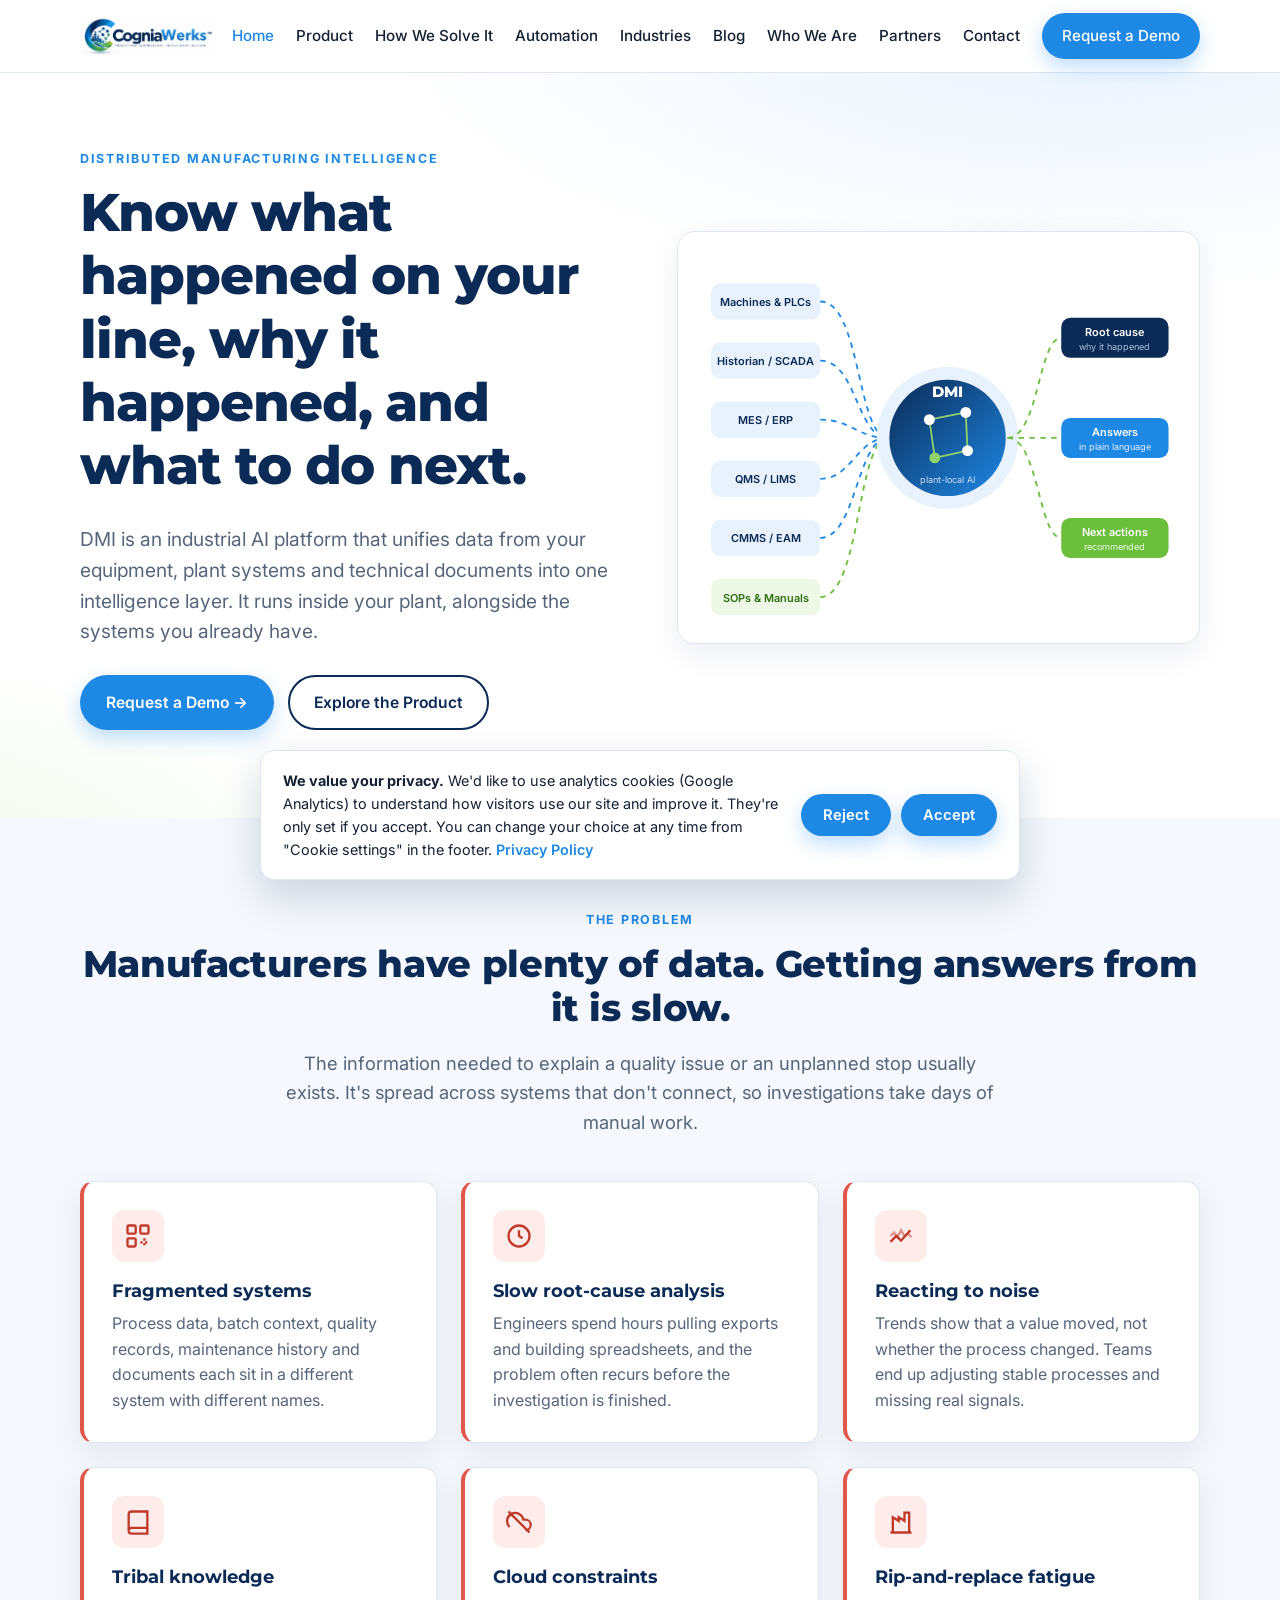
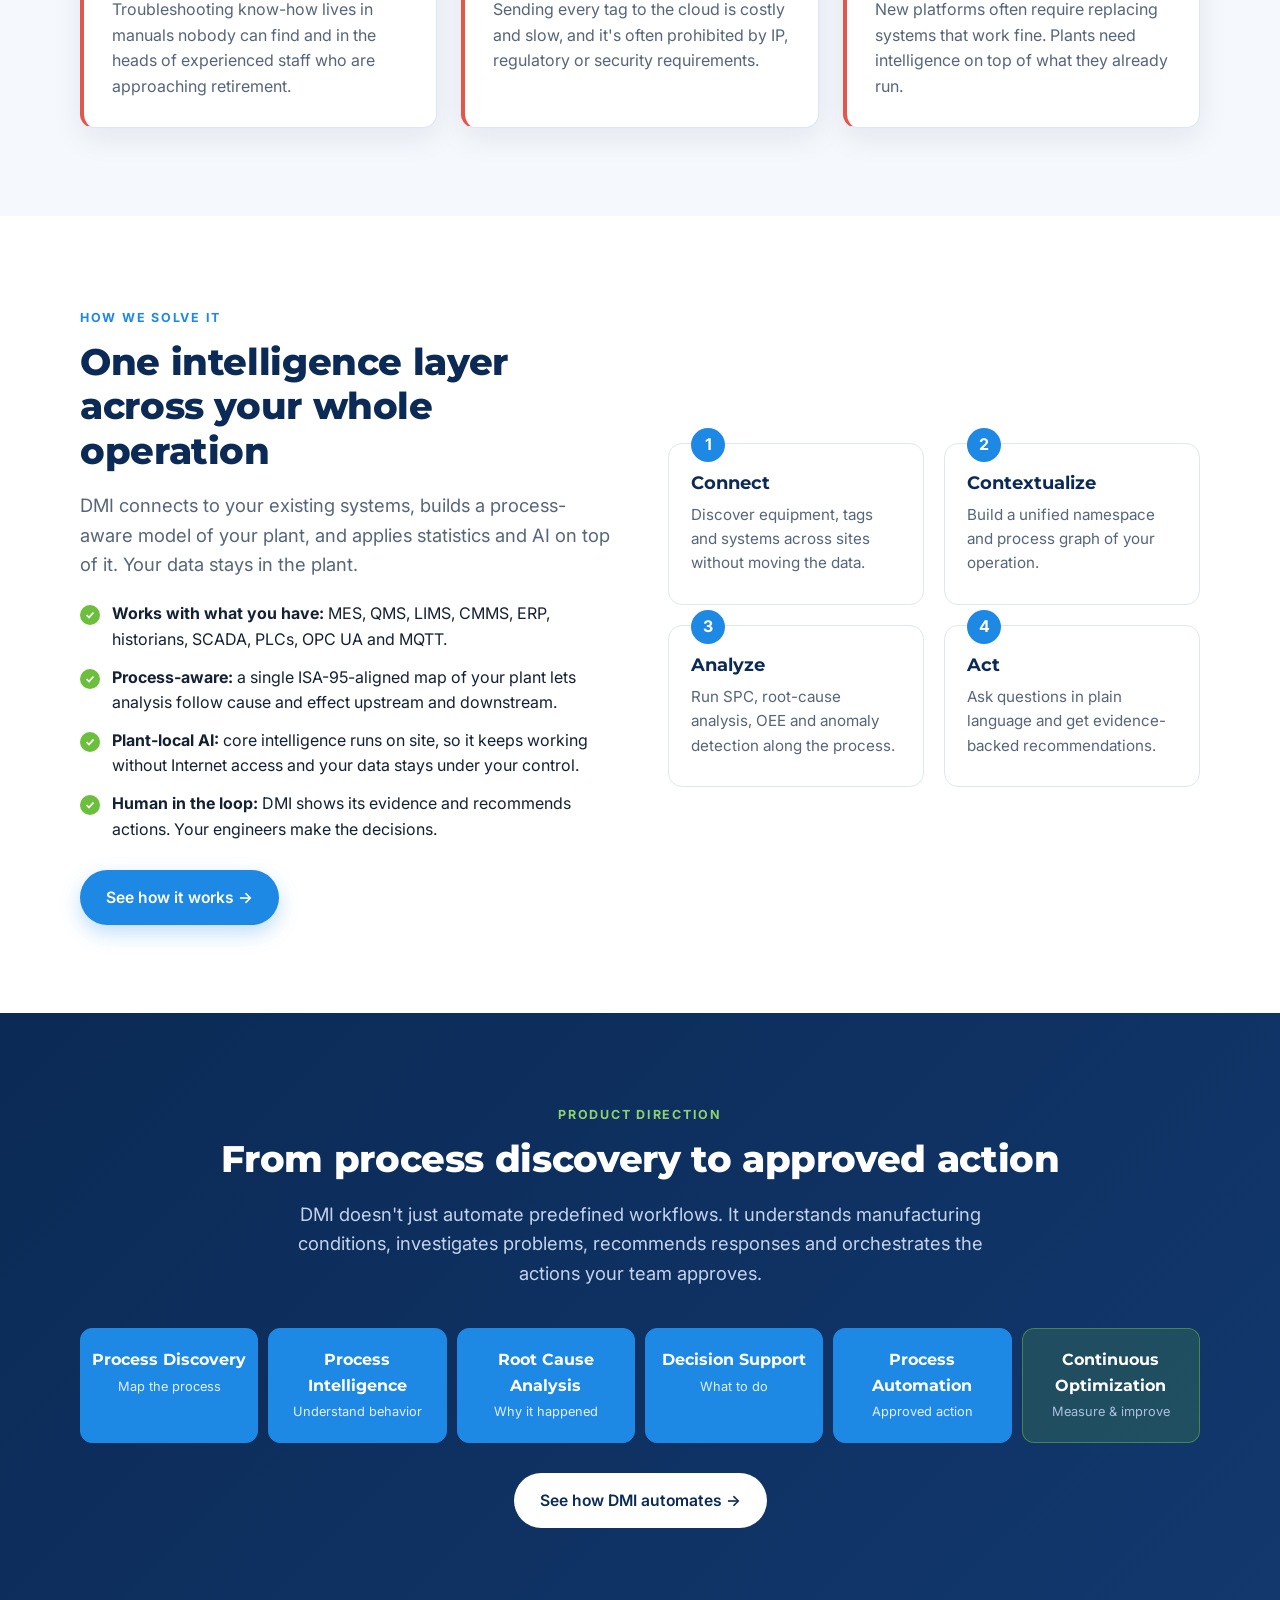
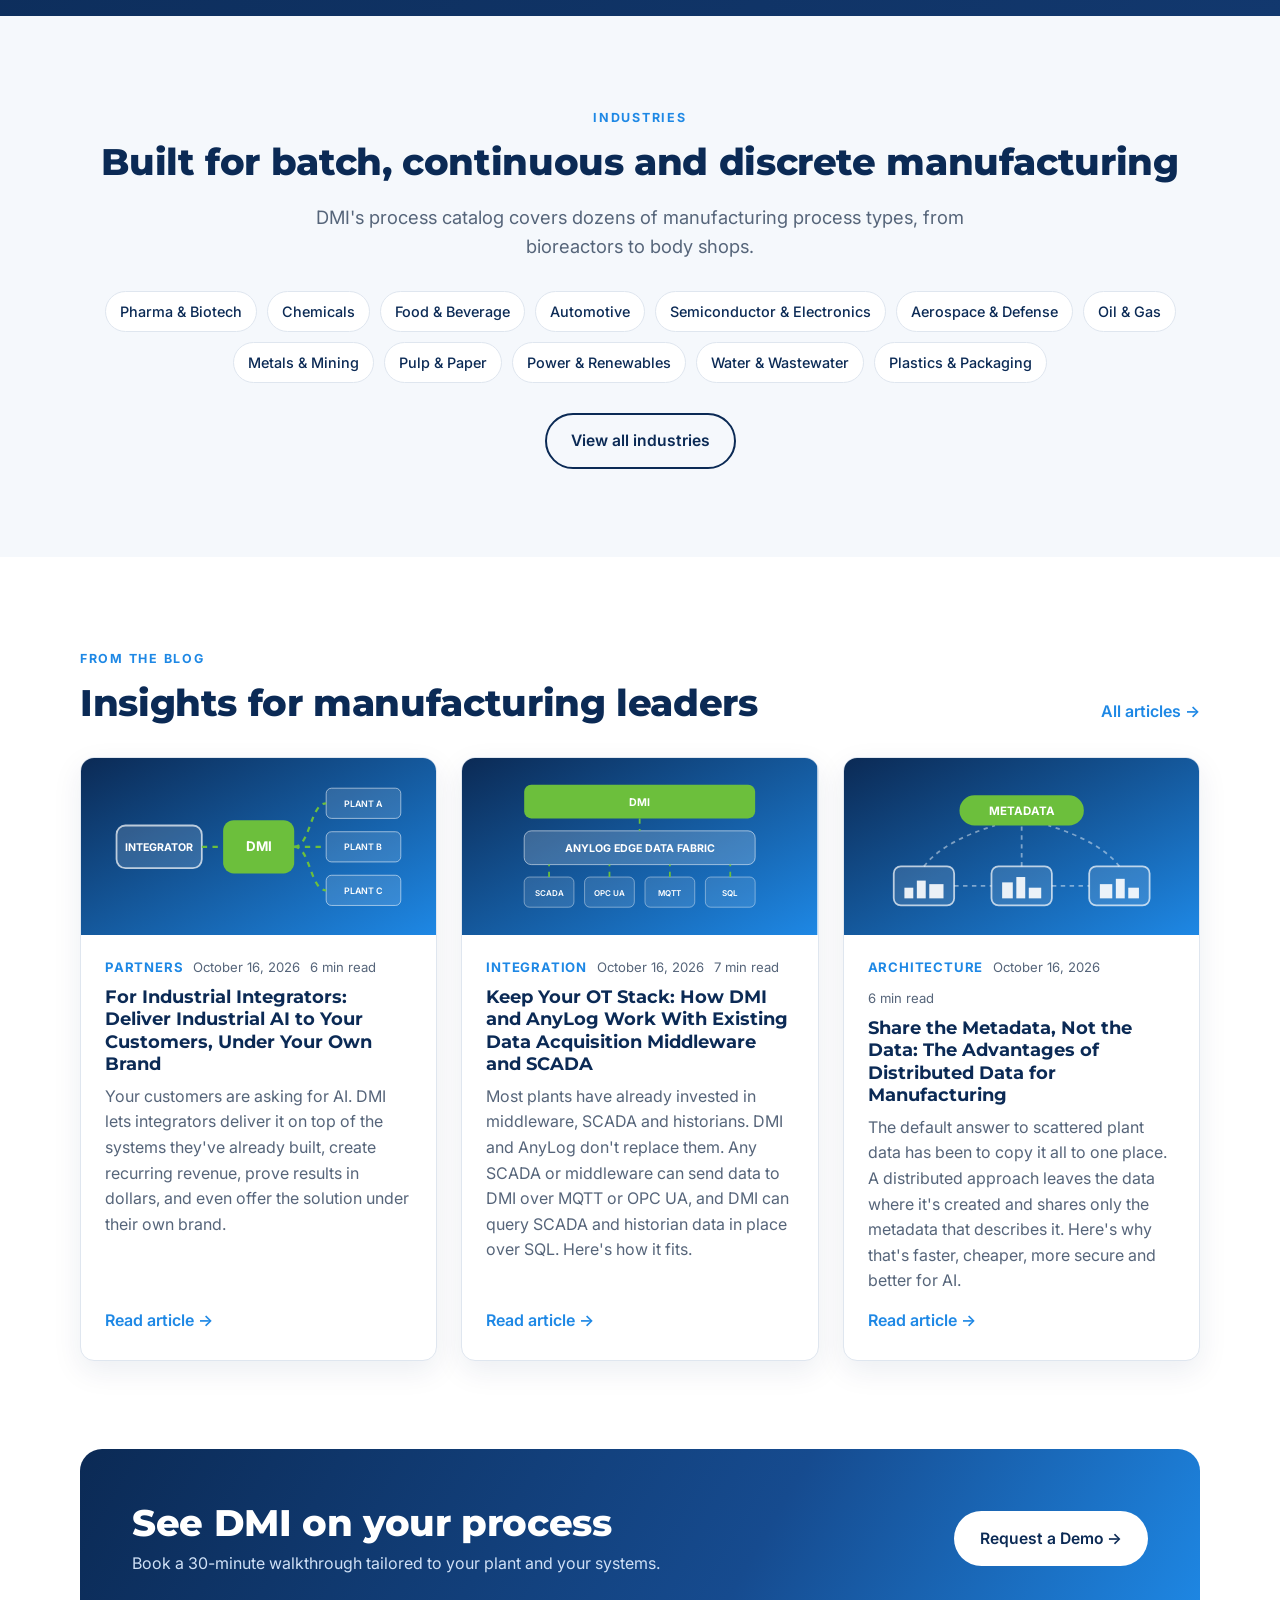
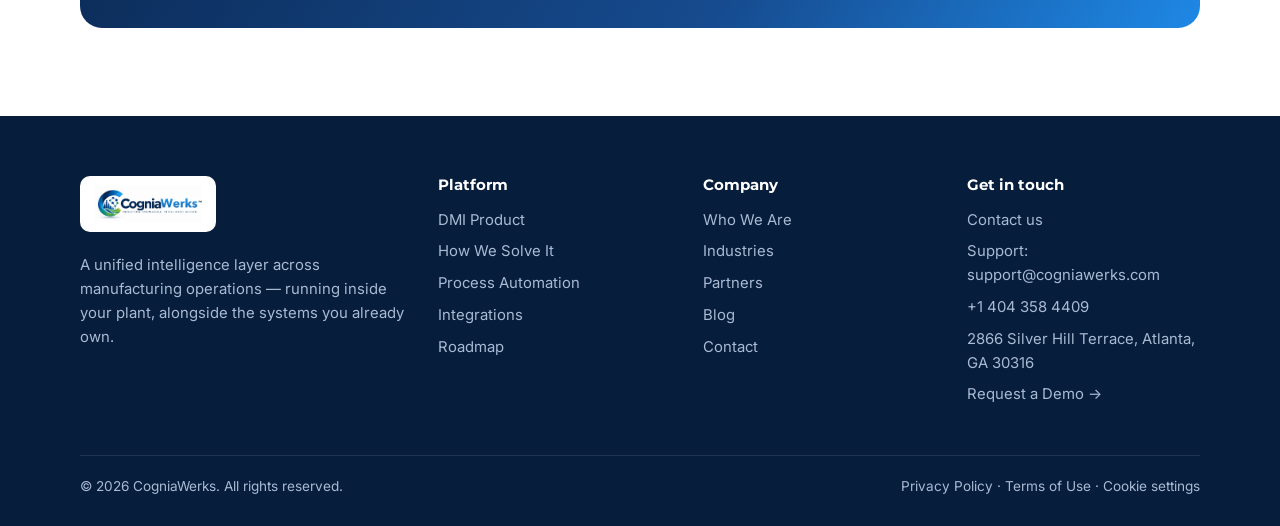
==== commit 83870466: "Update contact links and team biographies" ====
--- a/index.html
+++ b/index.html
@@ -209,7 +209,7 @@
 </main>
 
 <div id="site-footer"></div>
-<script src="js/site.js?v=202610160855"></script>
+<script src="js/site.js?v=202610180001"></script>
 <script src="js/posts.js?v=202610160845"></script>
 <script>
   document.getElementById("latest-posts").innerHTML = POSTS.slice(0, 3).map(postCard).join("");
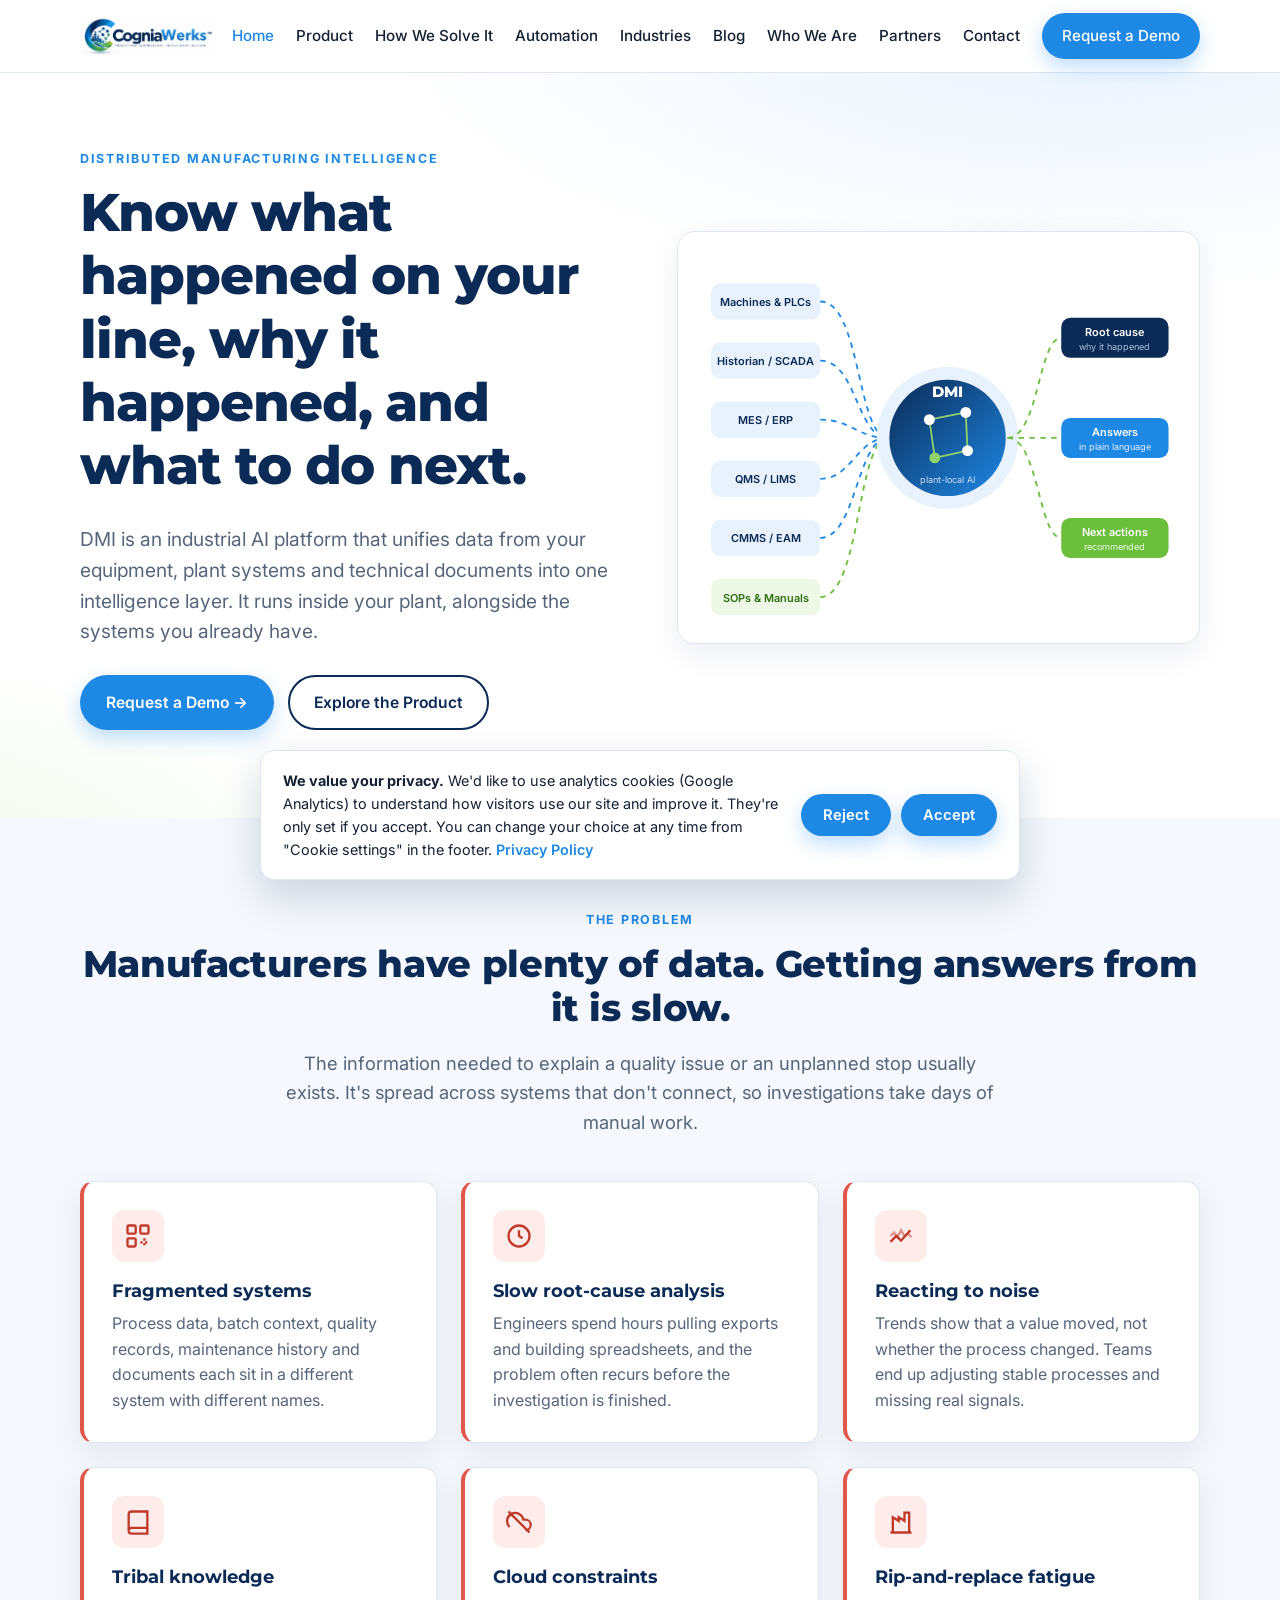
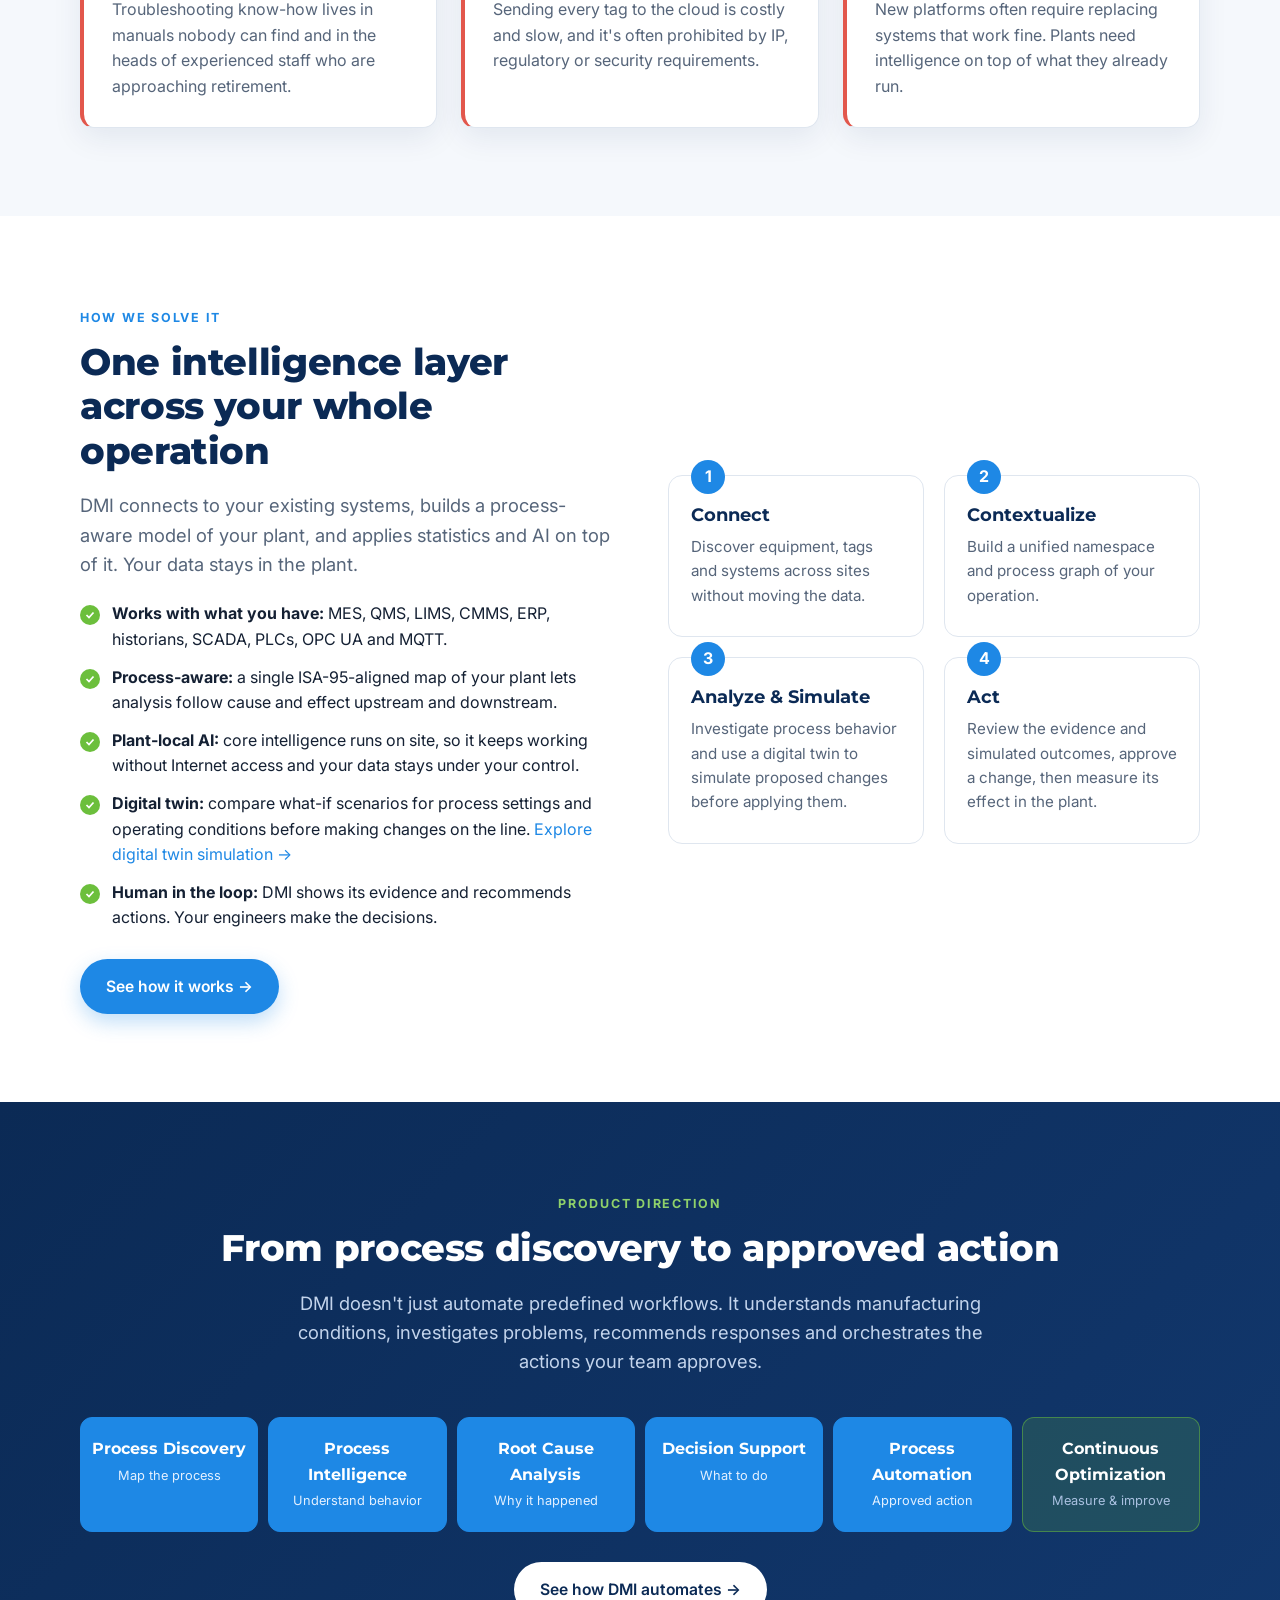
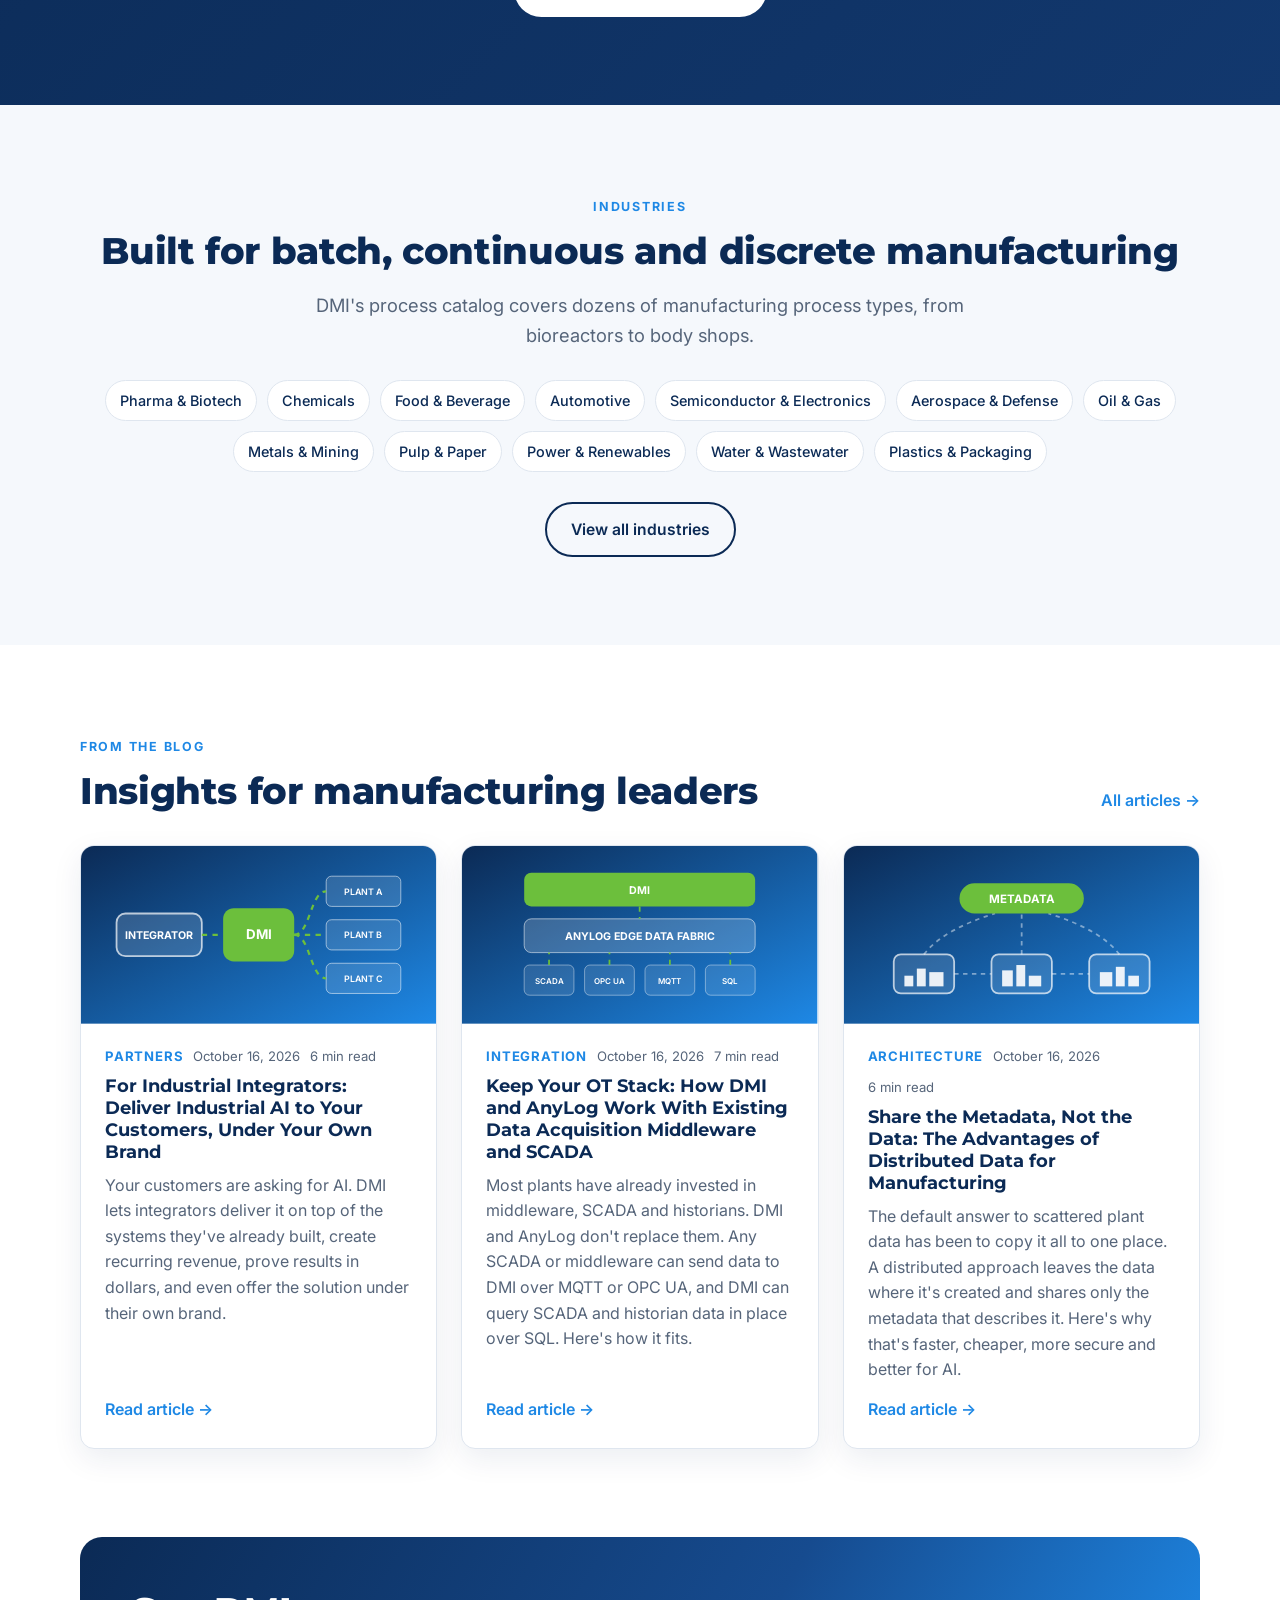
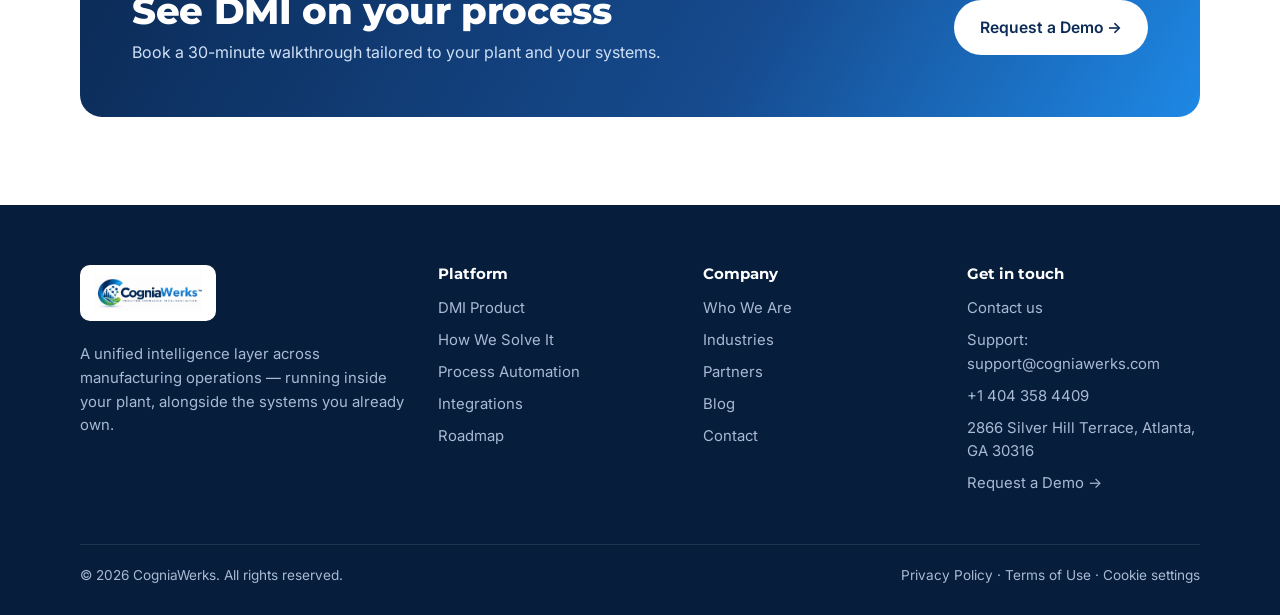
==== commit dd31c3c2: "Update digital twin" ====
--- a/index.html
+++ b/index.html
@@ -135,6 +135,7 @@
           <li><strong>Works with what you have:</strong> MES, QMS, LIMS, CMMS, ERP, historians, SCADA, PLCs, OPC UA and MQTT.</li>
           <li><strong>Process-aware:</strong> a single ISA-95-aligned map of your plant lets analysis follow cause and effect upstream and downstream.</li>
           <li><strong>Plant-local AI:</strong> core intelligence runs on site, so it keeps working without Internet access and your data stays under your control.</li>
+          <li><strong>Digital twin:</strong> compare what-if scenarios for process settings and operating conditions before making changes on the line. <a href="product.html#digital-twin">Explore digital twin simulation →</a></li>
           <li><strong>Human in the loop:</strong> DMI shows its evidence and recommends actions. Your engineers make the decisions.</li>
         </ul>
         <div class="btn-row"><a class="btn btn-primary" href="solutions.html">See how it works →</a></div>
@@ -142,8 +143,8 @@
       <div class="steps" style="grid-template-columns:1fr 1fr">
         <div class="step"><h3>Connect</h3><p>Discover equipment, tags and systems across sites without moving the data.</p></div>
         <div class="step"><h3>Contextualize</h3><p>Build a unified namespace and process graph of your operation.</p></div>
-        <div class="step"><h3>Analyze</h3><p>Run SPC, root-cause analysis, OEE and anomaly detection along the process.</p></div>
-        <div class="step"><h3>Act</h3><p>Ask questions in plain language and get evidence-backed recommendations.</p></div>
+        <div class="step"><h3>Analyze &amp; Simulate</h3><p>Investigate process behavior and use a digital twin to simulate proposed changes before applying them.</p></div>
+        <div class="step"><h3>Act</h3><p>Review the evidence and simulated outcomes, approve a change, then measure its effect in the plant.</p></div>
       </div>
     </div>
   </section>
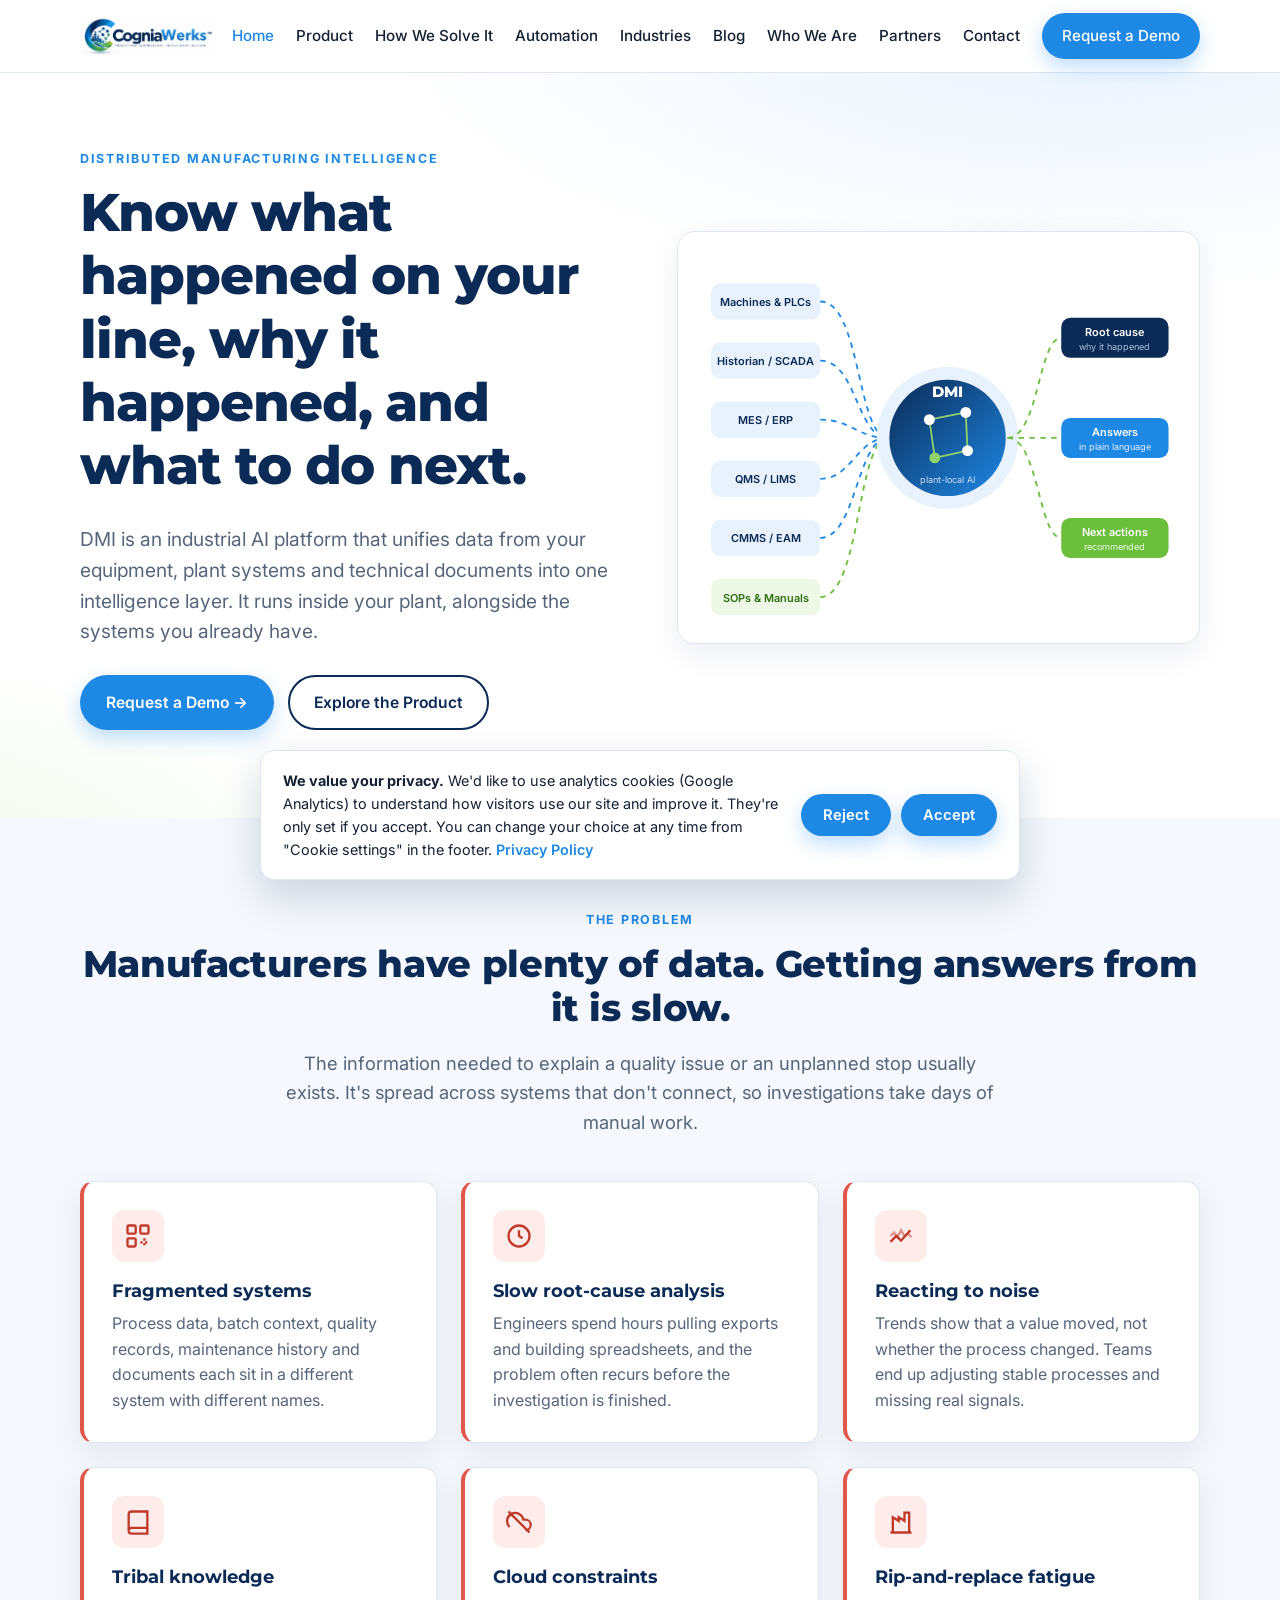
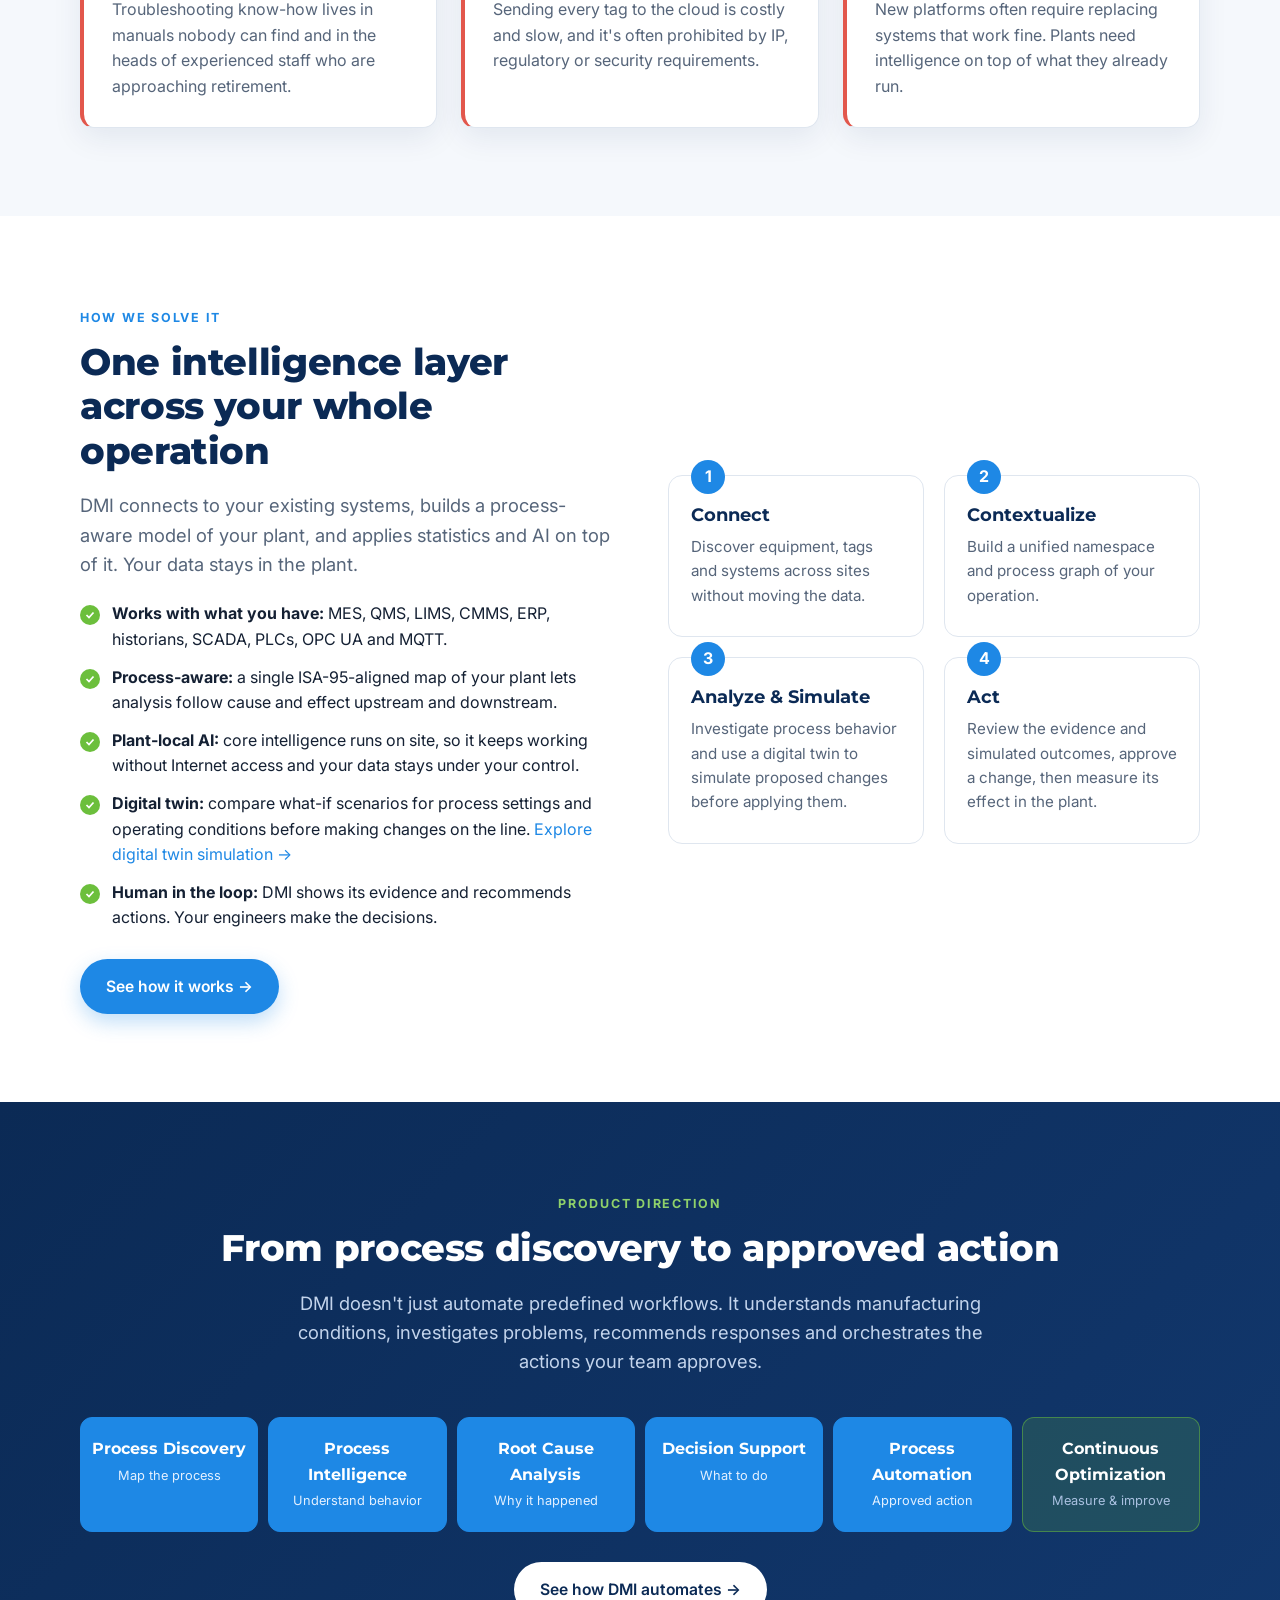
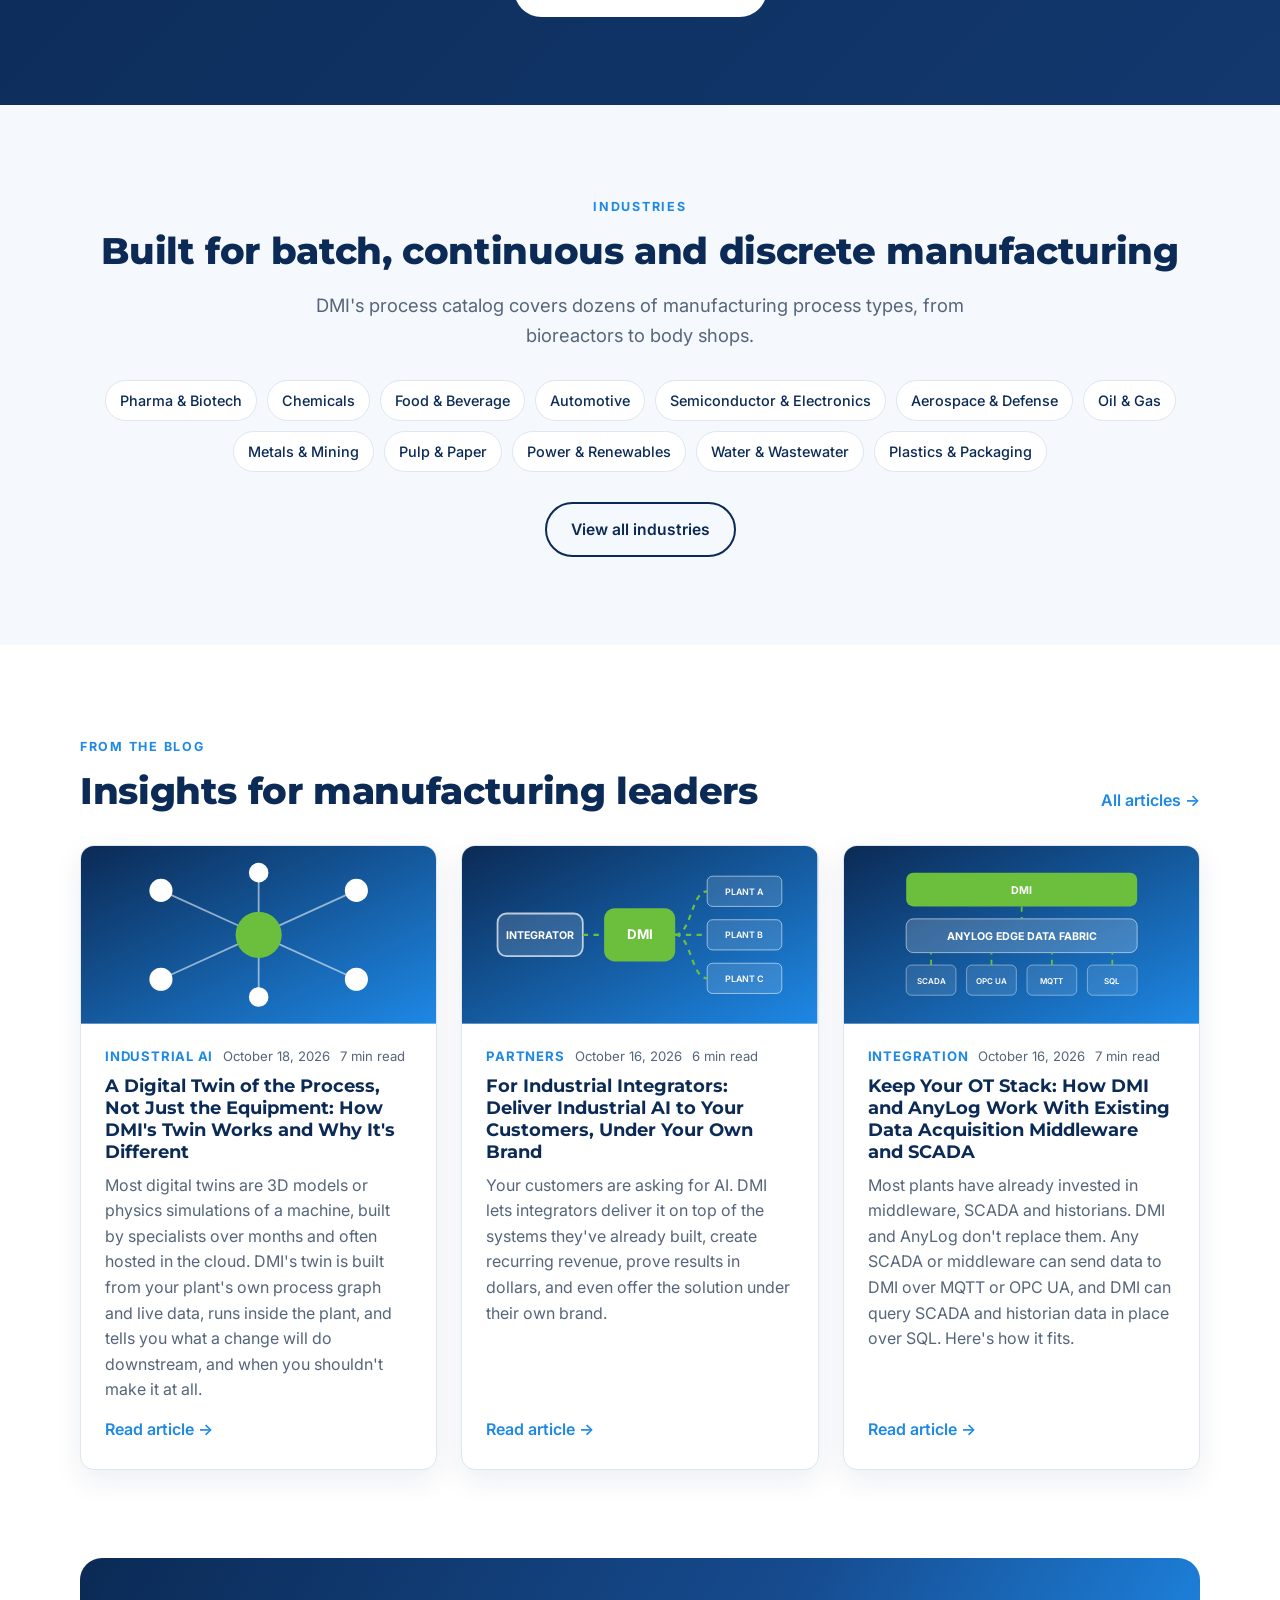
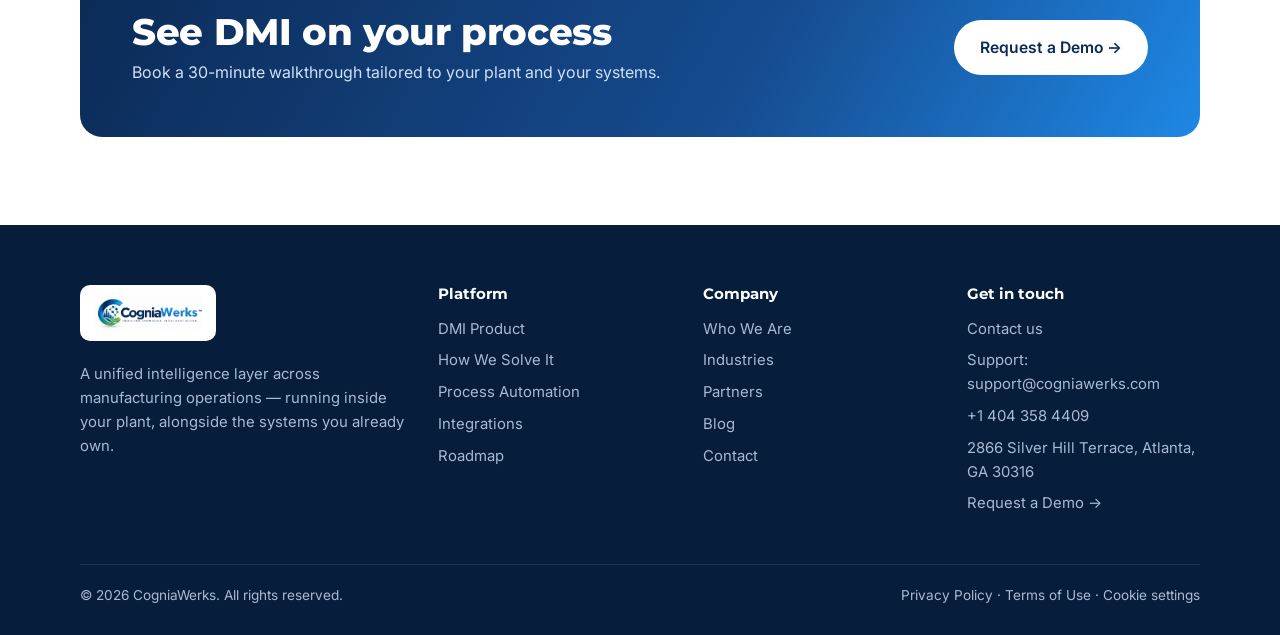
==== commit 4b251f06: "Update digital twin blog" ====
--- a/index.html
+++ b/index.html
@@ -211,7 +211,7 @@
 
 <div id="site-footer"></div>
 <script src="js/site.js?v=202610180001"></script>
-<script src="js/posts.js?v=202610160845"></script>
+<script src="js/posts.js?v=202610181200"></script>
 <script>
   document.getElementById("latest-posts").innerHTML = POSTS.slice(0, 3).map(postCard).join("");
 </script>
